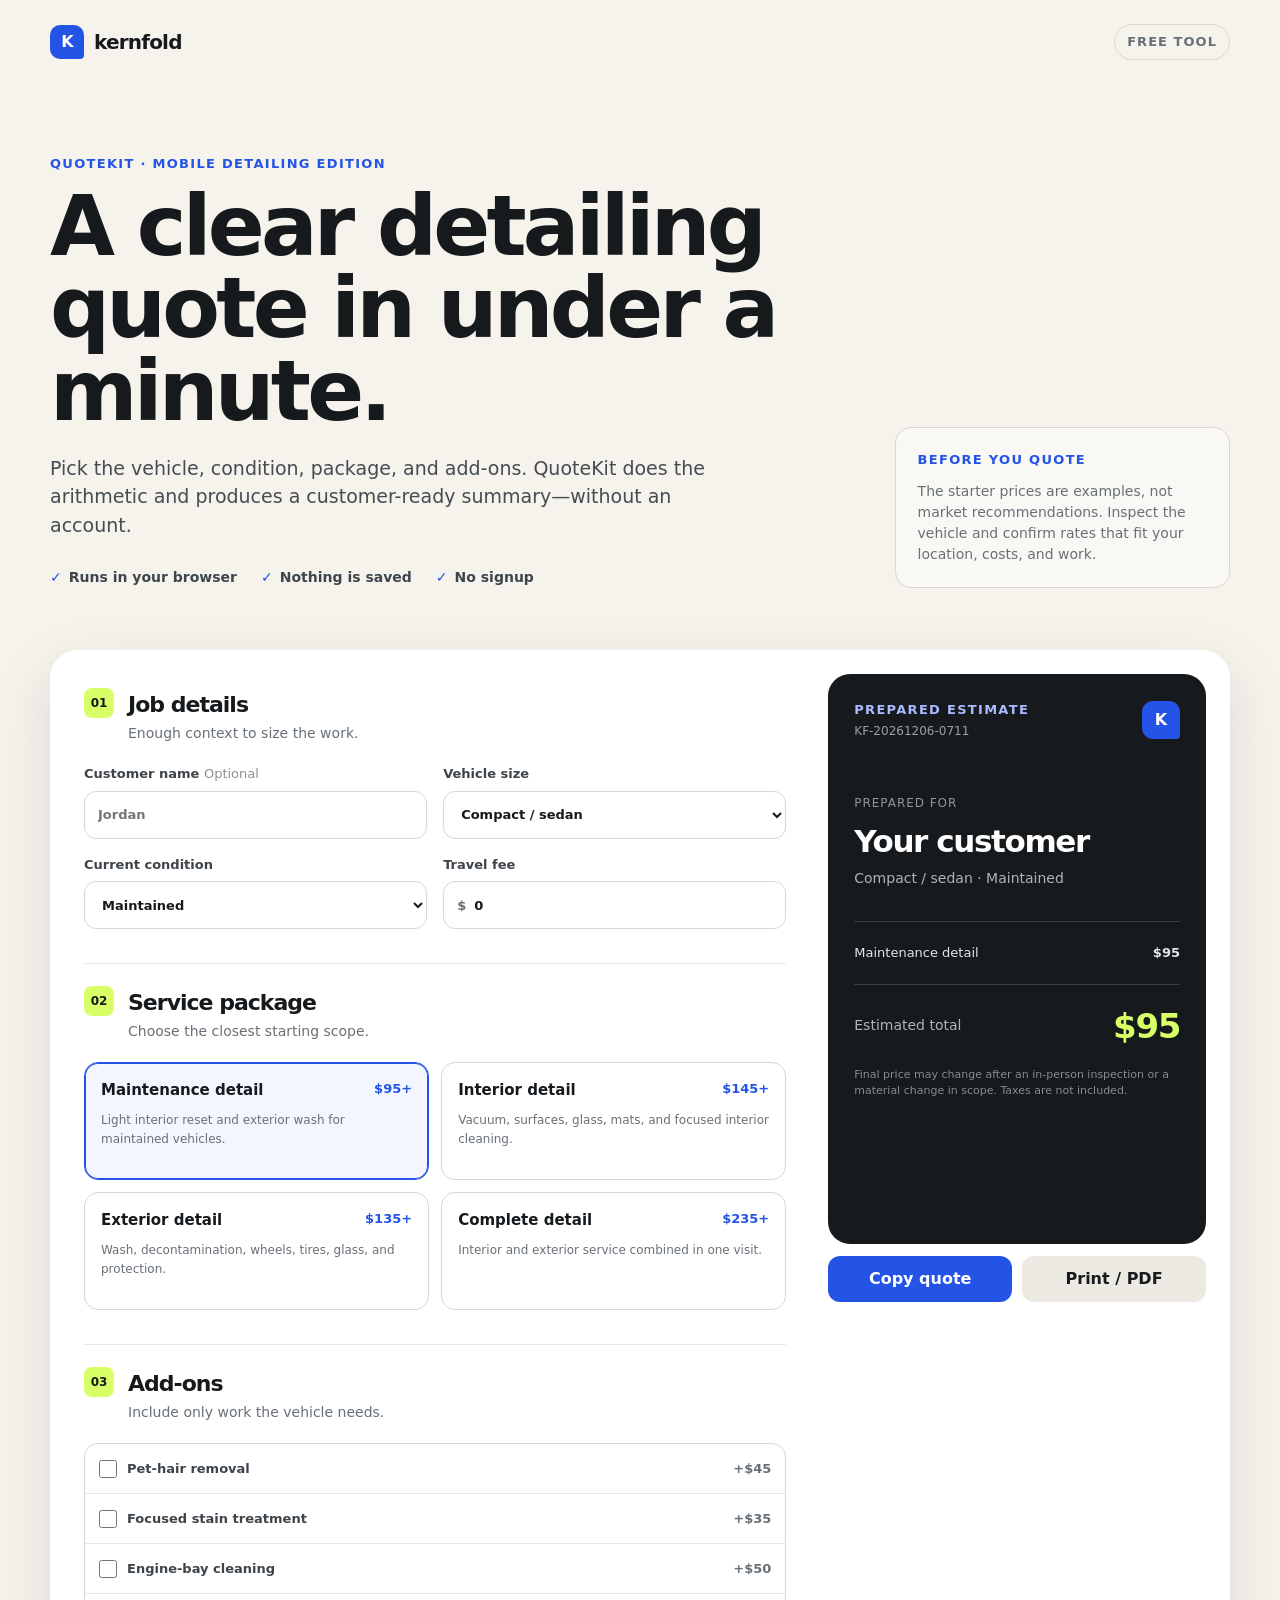
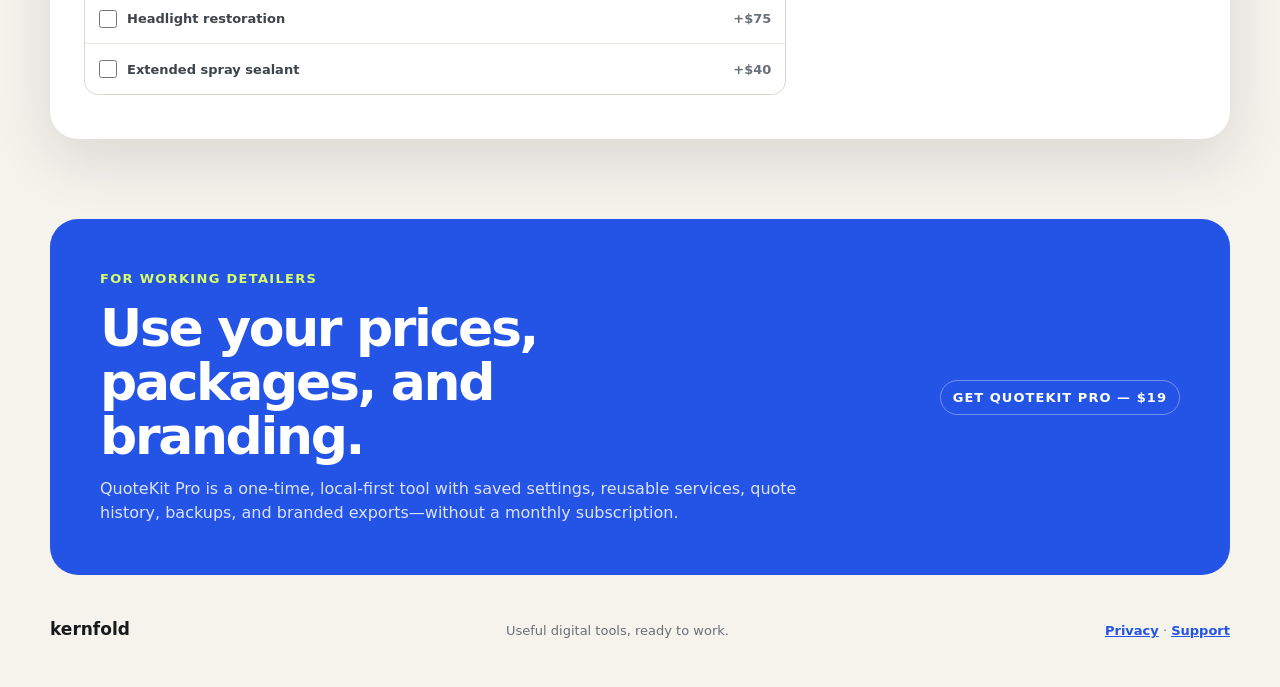
==== index.html @ d89f369f "Publish QuoteKit Free 1.0.0" ====
<!doctype html>
<html lang="en">
  <head>
    <meta charset="UTF-8" />
    <meta name="viewport" content="width=device-width, initial-scale=1.0" />
    <meta
      name="description"
      content="Build a clear mobile detailing quote in under a minute with Kernfold QuoteKit. Free, private, and no signup required."
    />
    <title>Free Mobile Detailing Quote Builder | Kernfold QuoteKit</title>
    <link rel="canonical" href="https://kernfoldstudio.github.io/quotekit-free/" />
    <meta property="og:type" content="website" />
    <meta property="og:title" content="Free Mobile Detailing Quote Builder | Kernfold QuoteKit" />
    <meta property="og:description" content="Build a clear mobile detailing quote in under a minute. Free, private, and no signup required." />
    <meta property="og:url" content="https://kernfoldstudio.github.io/quotekit-free/" />
    <meta property="og:image" content="https://kernfoldstudio.github.io/quotekit-free/social-preview.jpg" />
    <meta name="twitter:card" content="summary_large_image" />
    <meta name="twitter:image" content="https://kernfoldstudio.github.io/quotekit-free/social-preview.jpg" />
    <link rel="icon" href="favicon.svg" type="image/svg+xml" />
    <link rel="stylesheet" href="styles.css" />
  </head>
  <body>
    <header class="site-header">
      <a class="brand" href="#top" aria-label="Kernfold home">
        <span class="brand-mark" aria-hidden="true">K</span>
        <span>kernfold</span>
      </a>
      <span class="edition-badge">Free tool</span>
    </header>

    <main id="top">
      <section class="hero">
        <div class="hero-copy">
          <p class="eyebrow">QuoteKit · Mobile detailing edition</p>
          <h1>A clear detailing quote in under a minute.</h1>
          <p class="hero-lede">
            Pick the vehicle, condition, package, and add-ons. QuoteKit does the
            arithmetic and produces a customer-ready summary—without an account.
          </p>
          <ul class="trust-list" aria-label="Product benefits">
            <li>Runs in your browser</li>
            <li>Nothing is saved</li>
            <li>No signup</li>
          </ul>
        </div>
        <aside class="hero-note">
          <p class="note-label">Before you quote</p>
          <p>
            The starter prices are examples, not market recommendations. Inspect
            the vehicle and confirm rates that fit your location, costs, and work.
          </p>
        </aside>
      </section>

      <section class="builder" aria-label="Detailing quote builder">
        <form id="quote-form" class="quote-form">
          <div class="form-section">
            <div class="section-heading">
              <span>01</span>
              <div>
                <h2>Job details</h2>
                <p>Enough context to size the work.</p>
              </div>
            </div>

            <div class="field-grid">
              <label>
                Customer name <span class="optional">Optional</span>
                <input id="customer-name" name="customerName" type="text" maxlength="80" placeholder="Jordan" autocomplete="off" />
              </label>
              <label>
                Vehicle size
                <select id="vehicle-size" name="vehicleSize"></select>
              </label>
              <label>
                Current condition
                <select id="condition" name="condition"></select>
              </label>
              <label>
                Travel fee
                <span class="money-input">
                  <span aria-hidden="true">$</span>
                  <input id="travel-fee" name="travelFee" type="number" min="0" step="1" value="0" inputmode="decimal" />
                </span>
              </label>
            </div>
          </div>

          <div class="form-section">
            <div class="section-heading">
              <span>02</span>
              <div>
                <h2>Service package</h2>
                <p>Choose the closest starting scope.</p>
              </div>
            </div>
            <div id="package-options" class="card-options"></div>
          </div>

          <div class="form-section">
            <div class="section-heading">
              <span>03</span>
              <div>
                <h2>Add-ons</h2>
                <p>Include only work the vehicle needs.</p>
              </div>
            </div>
            <div id="addon-options" class="addon-options"></div>
          </div>
        </form>

        <aside class="quote-panel" aria-live="polite">
          <div class="quote-card" id="quote-card">
            <div class="quote-topline">
              <div>
                <p class="quote-kicker">Prepared estimate</p>
                <p class="quote-number" id="quote-number"></p>
              </div>
              <span class="mini-mark" aria-hidden="true">K</span>
            </div>

            <div class="quote-customer">
              <p>Prepared for</p>
              <h2 id="output-customer">Your customer</h2>
              <p id="output-context"></p>
            </div>

            <div id="quote-lines" class="quote-lines"></div>

            <div class="quote-total">
              <span>Estimated total</span>
              <strong id="quote-total">$0</strong>
            </div>

            <p class="quote-disclaimer">
              Final price may change after an in-person inspection or a material
              change in scope. Taxes are not included.
            </p>
          </div>

          <div class="quote-actions">
            <button id="copy-quote" type="button" class="button button-primary">Copy quote</button>
            <button id="print-quote" type="button" class="button button-secondary">Print / PDF</button>
          </div>
          <p id="action-status" class="action-status" role="status"></p>
        </aside>
      </section>

      <section class="pro-callout" id="pro">
        <div>
          <p class="eyebrow">For working detailers</p>
          <h2>Use your prices, packages, and branding.</h2>
          <p>
            QuoteKit Pro is a one-time, local-first tool with saved settings,
            reusable services, quote history, backups, and branded exports—without
            a monthly subscription.
          </p>
        </div>
        <a class="coming-soon" id="pro-store-link" href="https://kernfold.gumroad.com/l/quotekit-pro-mobile-detailing" rel="noopener">Get QuoteKit Pro — $19</a>
      </section>
    </main>

    <footer>
      <span>kernfold</span>
      <p>Useful digital tools, ready to work.</p>
    <p class="footer-links"><a href="privacy.html">Privacy</a> · <a href="mailto:kernfoldstudio@gmail.com">Support</a></p>
    </footer>

    <script type="module" src="app.js"></script>
  </body>
</html>
---- styles.css ----
:root {
  --ink: #161a1d;
  --muted: #687078;
  --paper: #f5f3ec;
  --white: #fff;
  --line: #d9d7ce;
  --soft: #ebe9e1;
  --blue: #2454e6;
  --blue-dark: #173cb1;
  --lime: #d9ff66;
  --radius-lg: 28px;
  --radius-md: 16px;
  --shadow: 0 22px 60px rgba(22, 26, 29, 0.12);
}

* {
  box-sizing: border-box;
}

html {
  scroll-behavior: smooth;
  max-width: 100%;
  overflow-x: hidden;
}

body {
  margin: 0;
  max-width: 100%;
  overflow-x: hidden;
  background: var(--paper);
  color: var(--ink);
  font-family: Inter, ui-sans-serif, system-ui, -apple-system, BlinkMacSystemFont, "Segoe UI", sans-serif;
  line-height: 1.5;
}

button,
input,
select {
  font: inherit;
}

.site-header,
main,
footer {
  width: min(1180px, calc(100% - 40px));
  margin-inline: auto;
}

.site-header {
  display: flex;
  align-items: center;
  justify-content: space-between;
  padding: 24px 0;
}

.brand {
  display: inline-flex;
  align-items: center;
  gap: 10px;
  color: var(--ink);
  font: 800 20px/1 Inter, ui-sans-serif, system-ui, sans-serif;
  letter-spacing: -0.04em;
  text-decoration: none;
}

.brand-mark,
.mini-mark {
  display: grid;
  place-items: center;
  background: var(--blue);
  color: var(--white);
  font: 800 16px/1 Inter, ui-sans-serif, system-ui, sans-serif;
}

.brand-mark {
  width: 34px;
  height: 34px;
  border-radius: 10px 10px 4px 10px;
}

.edition-badge,
.coming-soon {
  border: 1px solid var(--line);
  border-radius: 999px;
  padding: 7px 12px;
  color: var(--muted);
  font-size: 13px;
  font-weight: 700;
  text-transform: uppercase;
  letter-spacing: 0.08em;
}

.hero {
  display: grid;
  grid-template-columns: minmax(0, 1.7fr) minmax(260px, 0.7fr);
  gap: 30px;
  align-items: end;
  padding: 70px 0 62px;
}

.hero > *,
.builder > *,
.field-grid > *,
.card-options > * {
  min-width: 0;
}

.eyebrow,
.quote-kicker,
.note-label {
  margin: 0 0 12px;
  color: var(--blue);
  font-size: 13px;
  font-weight: 800;
  letter-spacing: 0.1em;
  text-transform: uppercase;
}

h1,
h2,
p {
  margin-top: 0;
}

h1,
h2 {
  font-family: Inter, ui-sans-serif, system-ui, sans-serif;
  letter-spacing: -0.045em;
}

h1 {
  max-width: 800px;
  margin-bottom: 22px;
  font-size: clamp(48px, 7vw, 84px);
  line-height: 0.98;
}

.hero-lede {
  max-width: 690px;
  margin-bottom: 28px;
  color: #454c52;
  font-size: 19px;
}

.trust-list {
  display: flex;
  flex-wrap: wrap;
  gap: 10px 24px;
  margin: 0;
  padding: 0;
  color: #3e464d;
  font-size: 14px;
  font-weight: 700;
  list-style: none;
}

.trust-list li::before {
  content: "✓";
  margin-right: 7px;
  color: var(--blue);
}

.hero-note {
  border: 1px solid var(--line);
  border-radius: var(--radius-md);
  padding: 22px;
  background: rgba(255, 255, 255, 0.38);
  color: var(--muted);
  font-size: 14px;
}

.hero-note p:last-child {
  margin-bottom: 0;
}

.builder {
  display: grid;
  grid-template-columns: minmax(0, 1.45fr) minmax(350px, 0.75fr);
  gap: 24px;
  align-items: start;
  border-radius: var(--radius-lg);
  padding: 24px;
  background: var(--white);
  box-shadow: var(--shadow);
}

.quote-form {
  padding: 10px 18px 10px 10px;
}

.form-section {
  padding: 22px 0 34px;
  border-bottom: 1px solid var(--soft);
}

.form-section:first-child {
  padding-top: 4px;
}

.form-section:last-child {
  border-bottom: 0;
  padding-bottom: 10px;
}

.section-heading {
  display: flex;
  gap: 14px;
  align-items: flex-start;
  margin-bottom: 20px;
}

.section-heading > span {
  display: grid;
  place-items: center;
  width: 30px;
  height: 30px;
  flex: 0 0 auto;
  border-radius: 8px;
  background: var(--lime);
  font-size: 12px;
  font-weight: 800;
}

.section-heading h2 {
  margin-bottom: 2px;
  font-size: 22px;
}

.section-heading p {
  margin-bottom: 0;
  color: var(--muted);
  font-size: 14px;
}

.field-grid {
  display: grid;
  grid-template-columns: repeat(2, minmax(0, 1fr));
  gap: 16px;
}

label {
  color: #3d444a;
  font-size: 13px;
  font-weight: 700;
}

.optional {
  color: #8a9197;
  font-weight: 500;
}

input[type="text"],
input[type="number"],
select {
  min-width: 0;
  width: 100%;
  height: 48px;
  margin-top: 7px;
  border: 1px solid var(--line);
  border-radius: 12px;
  outline: none;
  background: var(--white);
  color: var(--ink);
  transition: border-color 150ms ease, box-shadow 150ms ease;
}

input[type="text"],
select {
  padding: 0 13px;
}

input:focus,
select:focus {
  border-color: var(--blue);
  box-shadow: 0 0 0 3px rgba(36, 84, 230, 0.12);
}

.money-input {
  display: flex;
  align-items: center;
  height: 48px;
  margin-top: 7px;
  border: 1px solid var(--line);
  border-radius: 12px;
  overflow: hidden;
}

.money-input > span {
  padding-left: 13px;
  color: var(--muted);
}

.money-input input {
  height: 46px;
  margin: 0;
  border: 0;
  padding: 0 13px 0 8px;
  box-shadow: none;
}

.card-options {
  display: grid;
  grid-template-columns: repeat(2, minmax(0, 1fr));
  gap: 12px;
}

.choice-card {
  position: relative;
  cursor: pointer;
}

.choice-card input {
  position: absolute;
  opacity: 0;
  pointer-events: none;
}

.choice-card-body {
  display: block;
  min-height: 118px;
  border: 1px solid var(--line);
  border-radius: 14px;
  padding: 16px;
  transition: border-color 150ms ease, background 150ms ease, transform 150ms ease;
}

.choice-card:hover .choice-card-body {
  transform: translateY(-1px);
  border-color: #a7abb0;
}

.choice-card input:checked + .choice-card-body {
  border-color: var(--blue);
  background: #f3f6ff;
  box-shadow: inset 0 0 0 1px var(--blue);
}

.choice-card input:focus-visible + .choice-card-body {
  outline: 3px solid rgba(36, 84, 230, 0.2);
  outline-offset: 2px;
}

.choice-card-topline {
  display: flex;
  justify-content: space-between;
  gap: 10px;
  margin-bottom: 8px;
}

.choice-card-topline strong {
  color: var(--ink);
  font-size: 15px;
}

.choice-card-topline span {
  color: var(--blue);
  white-space: nowrap;
}

.choice-card small {
  color: var(--muted);
  font-size: 12px;
  font-weight: 500;
}

.addon-options {
  border: 1px solid var(--line);
  border-radius: 14px;
  overflow: hidden;
}

.addon-row {
  display: flex;
  align-items: center;
  justify-content: space-between;
  gap: 16px;
  min-height: 50px;
  border-bottom: 1px solid var(--soft);
  padding: 10px 14px;
  cursor: pointer;
}

.addon-row:last-child {
  border-bottom: 0;
}

.addon-row > span {
  display: flex;
  align-items: center;
  gap: 10px;
}

.addon-row input {
  width: 18px;
  height: 18px;
  margin: 0;
  accent-color: var(--blue);
}

.addon-row strong {
  color: var(--muted);
  font-size: 13px;
}

.quote-panel {
  position: sticky;
  top: 18px;
}

.quote-card {
  min-height: 570px;
  border-radius: 22px;
  padding: 26px;
  background: var(--ink);
  color: var(--white);
}

.quote-topline,
.quote-total {
  display: flex;
  align-items: center;
  justify-content: space-between;
  gap: 18px;
}

.quote-kicker {
  margin-bottom: 2px;
  color: #aabaff;
}

.quote-number {
  margin-bottom: 0;
  color: #9aa0a5;
  font-size: 12px;
}

.mini-mark {
  width: 38px;
  height: 38px;
  border-radius: 11px 11px 4px 11px;
}

.quote-customer {
  margin: 54px 0 32px;
}

.quote-customer p:first-child {
  margin-bottom: 6px;
  color: #8e959b;
  font-size: 12px;
  text-transform: uppercase;
  letter-spacing: 0.08em;
}

.quote-customer h2 {
  margin-bottom: 4px;
  font-size: 31px;
}

.quote-customer p:last-child {
  color: #aeb4b9;
  font-size: 14px;
}

.quote-lines {
  border-top: 1px solid #3a3e42;
  border-bottom: 1px solid #3a3e42;
  padding: 14px 0;
}

.quote-line {
  display: flex;
  justify-content: space-between;
  gap: 20px;
  padding: 7px 0;
  color: #e4e6e7;
  font-size: 13px;
}

.quote-line-muted {
  color: #9da4aa;
}

.quote-line strong {
  white-space: nowrap;
}

.quote-total {
  padding: 24px 0;
}

.quote-total span {
  color: #aeb4b9;
  font-size: 14px;
}

.quote-total strong {
  color: var(--lime);
  font: 800 34px/1 Inter, ui-sans-serif, system-ui, sans-serif;
  letter-spacing: -0.04em;
}

.quote-disclaimer {
  margin-bottom: 0;
  color: #858c92;
  font-size: 11px;
}

.quote-actions {
  display: grid;
  grid-template-columns: 1fr 1fr;
  gap: 10px;
  margin-top: 12px;
}

.button {
  min-height: 46px;
  border: 0;
  border-radius: 12px;
  padding: 0 16px;
  font-weight: 800;
  cursor: pointer;
}

.button-primary {
  background: var(--blue);
  color: var(--white);
}

.button-primary:hover {
  background: var(--blue-dark);
}

.button-secondary {
  background: var(--soft);
  color: var(--ink);
}

.action-status {
  min-height: 20px;
  margin: 8px 2px 0;
  color: var(--muted);
  font-size: 12px;
}

.pro-callout {
  display: grid;
  grid-template-columns: minmax(0, 1fr) auto;
  gap: 30px;
  align-items: center;
  margin-top: 80px;
  border-radius: var(--radius-lg);
  padding: 50px;
  background: var(--blue);
  color: var(--white);
}

.pro-callout .eyebrow {
  color: var(--lime);
}

.pro-callout h2 {
  max-width: 660px;
  margin-bottom: 14px;
  font-size: clamp(32px, 5vw, 52px);
  line-height: 1.04;
}

.pro-callout p:last-child {
  max-width: 760px;
  margin-bottom: 0;
  color: #dbe2ff;
}

.coming-soon {
  border-color: rgba(255, 255, 255, 0.35);
  color: var(--white);
  text-decoration: none;
  white-space: nowrap;
}

footer {
  display: flex;
  justify-content: space-between;
  gap: 20px;
  padding: 46px 0;
  color: var(--muted);
  font-size: 13px;
}

footer span {
  color: var(--ink);
  font: 800 17px/1 Inter, ui-sans-serif, system-ui, sans-serif;
}

footer p {
  margin-bottom: 0;
}

.footer-links a,
.legal-page a {
  color: var(--blue);
  font-weight: 700;
}

.legal-page {
  width: min(760px, calc(100% - 40px));
  margin: 0 auto;
  padding: 56px 0 80px;
}

.legal-page .brand {
  margin-bottom: 72px;
}

.legal-page h1 {
  margin-bottom: 32px;
  font-size: clamp(46px, 8vw, 72px);
}

.legal-page p {
  color: #454c52;
  font-size: 18px;
  line-height: 1.7;
}

@media (max-width: 900px) {
  .hero,
  .builder {
    grid-template-columns: 1fr;
  }

  .hero {
    padding-top: 46px;
  }

  .quote-panel {
    position: static;
  }
}

@media (max-width: 620px) {
  .site-header,
  main,
  footer {
    width: min(calc(100% - 24px), 1180px);
  }

  .hero {
    padding: 34px 0 42px;
  }

  h1 {
    font-size: 47px;
  }

  .builder {
    padding: 12px;
    border-radius: 20px;
  }

  .quote-form {
    padding: 8px;
  }

  .field-grid,
  .card-options,
  .quote-actions {
    grid-template-columns: 1fr;
  }

  .quote-card {
    min-height: auto;
    padding: 22px;
  }

  .quote-customer {
    margin-top: 38px;
  }

  .pro-callout {
    grid-template-columns: 1fr;
    margin-top: 52px;
    padding: 32px 24px;
  }

  .coming-soon {
    justify-self: start;
  }

  footer {
    flex-direction: column;
  }
}

@media print {
  body {
    background: white;
  }

  .site-header,
  .hero,
  .quote-form,
  .quote-actions,
  .action-status,
  .pro-callout,
  footer {
    display: none !important;
  }

  main,
  .builder {
    width: 100%;
    margin: 0;
    padding: 0;
    background: white;
    box-shadow: none;
  }

  .builder {
    display: block;
  }

  .quote-panel {
    position: static;
  }

  .quote-card {
    min-height: auto;
    border-radius: 0;
    print-color-adjust: exact;
    -webkit-print-color-adjust: exact;
  }
}
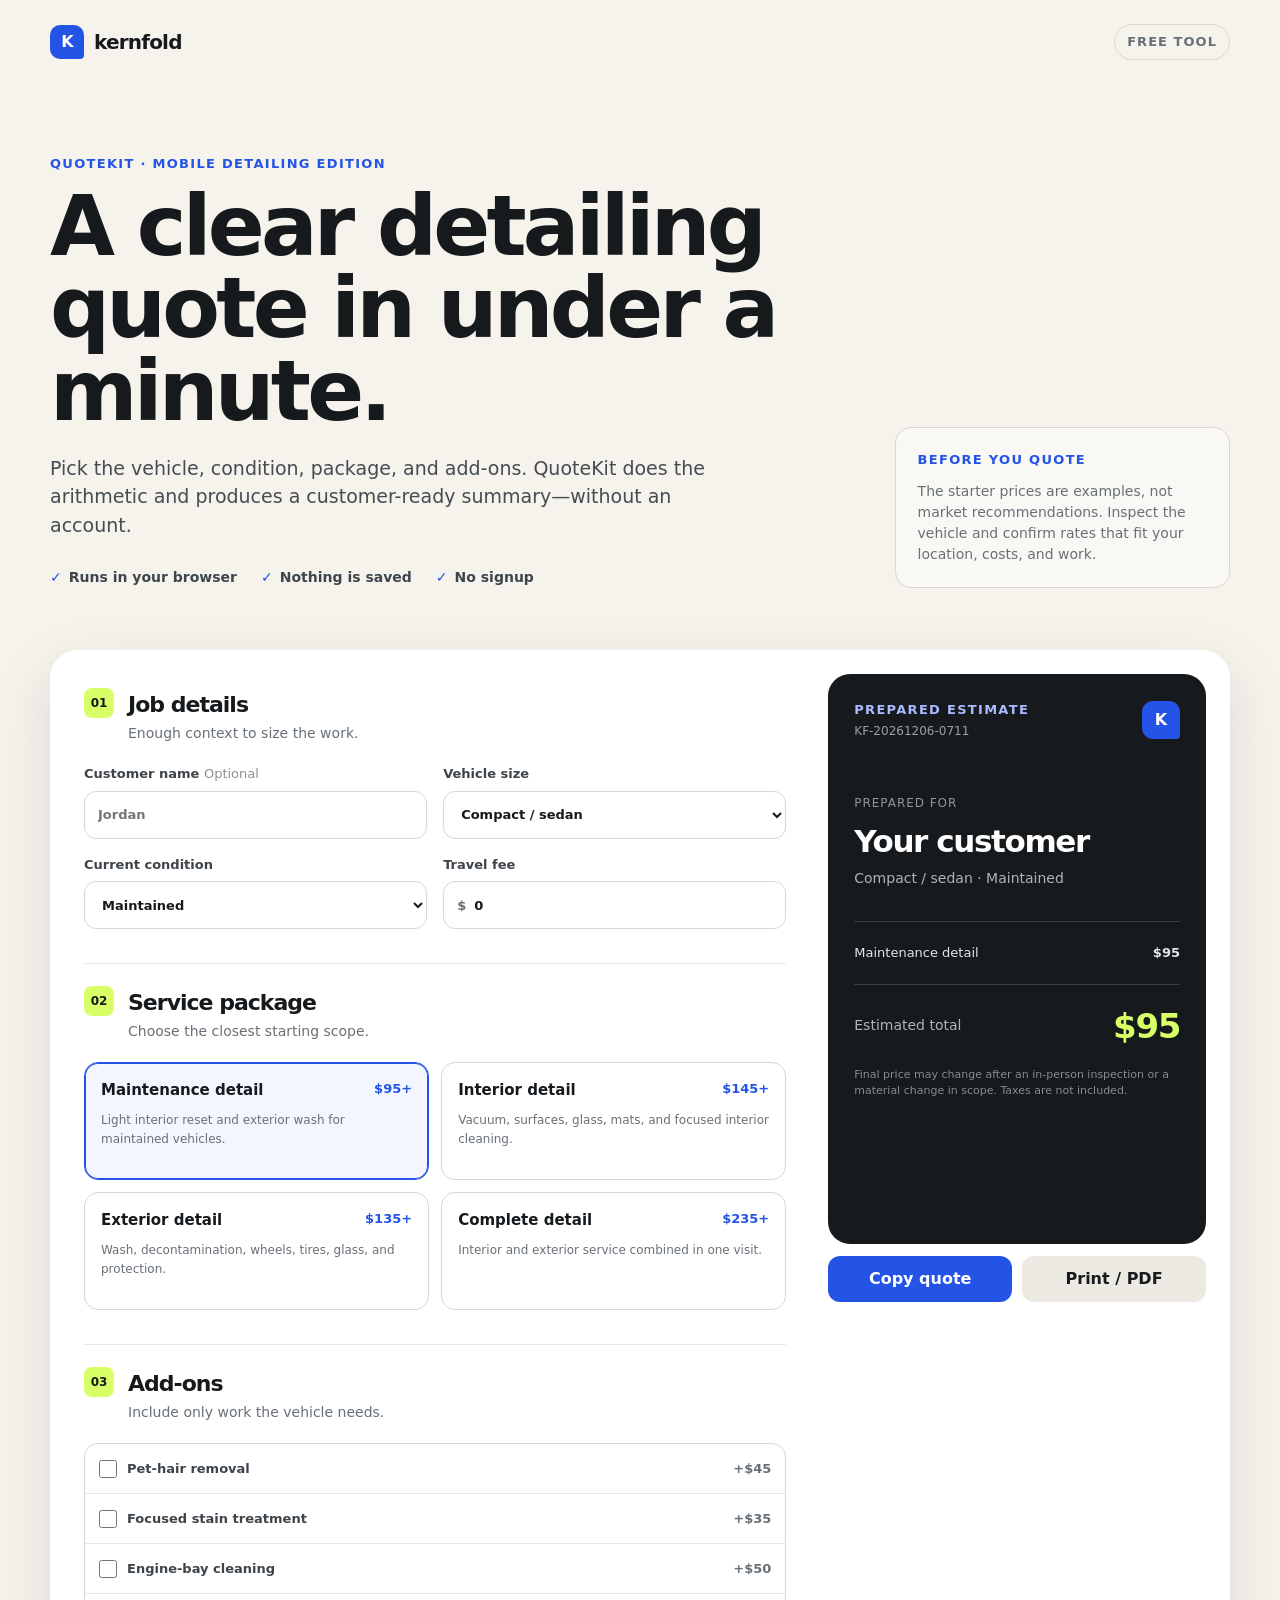
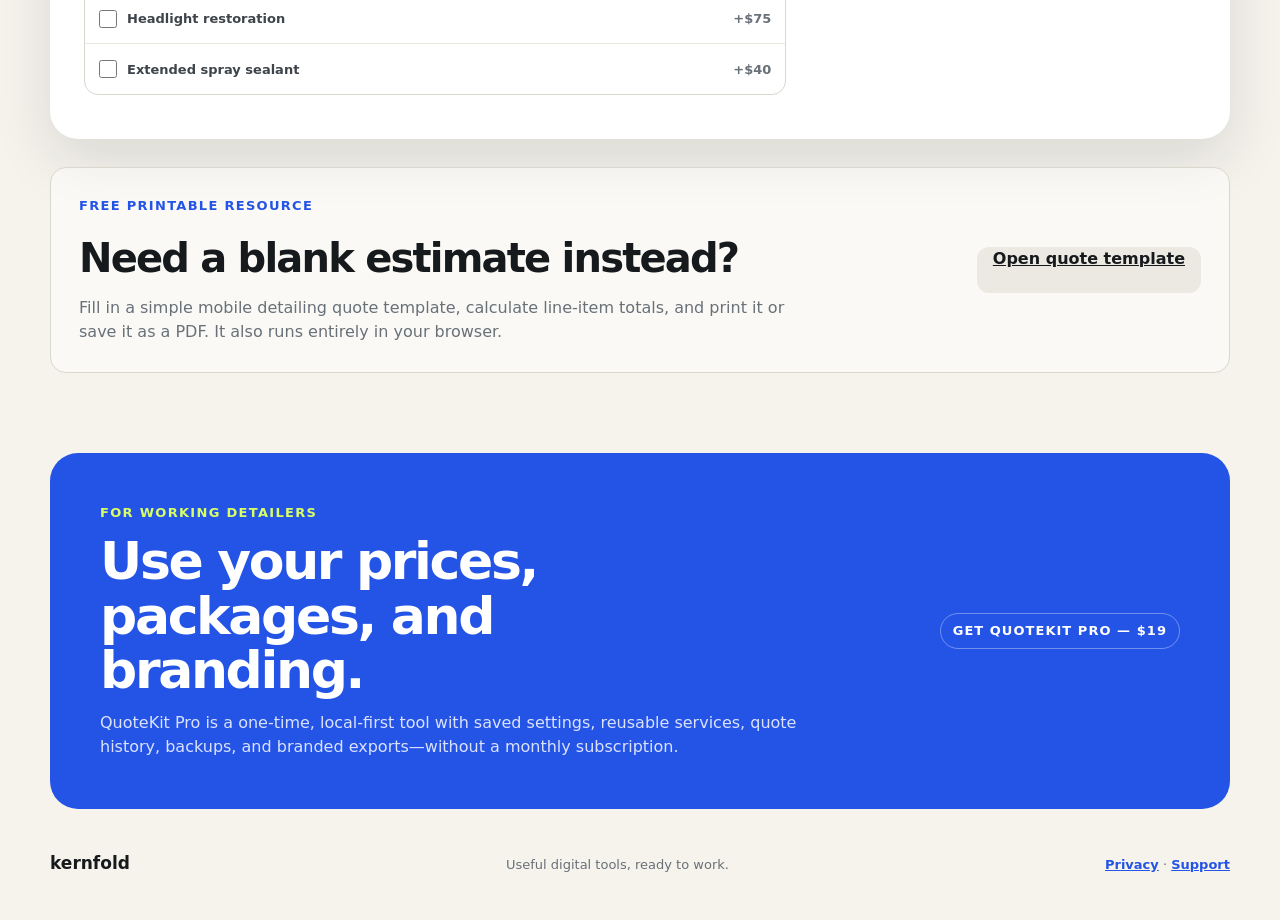
==== commit 97eca378: "Add free mobile detailing quote template Add a printable line-item estimate resource, internal calcu" ====
--- a/index.html
+++ b/index.html
@@ -3,6 +3,7 @@
   <head>
     <meta charset="UTF-8" />
     <meta name="viewport" content="width=device-width, initial-scale=1.0" />
+    <meta name="google-site-verification" content="g5SQ8O5cmtov-s4JlJlyAHZa6x6kxEMhQ5_9yGW_GIU" />
     <meta
       name="description"
       content="Build a clear mobile detailing quote in under a minute with Kernfold QuoteKit. Free, private, and no signup required."
@@ -146,6 +147,19 @@
         </aside>
       </section>
 
+      <section class="resource-callout" aria-labelledby="template-resource-heading">
+        <div>
+          <p class="eyebrow">Free printable resource</p>
+          <h2 id="template-resource-heading">Need a blank estimate instead?</h2>
+          <p>
+            Fill in a simple mobile detailing quote template, calculate line-item
+            totals, and print it or save it as a PDF. It also runs entirely in your
+            browser.
+          </p>
+        </div>
+        <a class="button button-secondary" href="quote-template.html">Open quote template</a>
+      </section>
+
       <section class="pro-callout" id="pro">
         <div>
           <p class="eyebrow">For working detailers</p>
--- a/styles.css
+++ b/styles.css
@@ -173,6 +173,29 @@
   margin-bottom: 0;
 }
 
+.resource-callout {
+  display: flex;
+  align-items: center;
+  justify-content: space-between;
+  gap: 30px;
+  margin: 28px 0;
+  border: 1px solid var(--line);
+  border-radius: var(--radius-md);
+  padding: 28px;
+  background: rgba(255, 255, 255, 0.48);
+}
+
+.resource-callout h2 {
+  margin-bottom: 8px;
+  font-size: clamp(27px, 4vw, 40px);
+}
+
+.resource-callout p:last-child {
+  max-width: 720px;
+  margin-bottom: 0;
+  color: var(--muted);
+}
+
 .builder {
   display: grid;
   grid-template-columns: minmax(0, 1.45fr) minmax(350px, 0.75fr);
@@ -624,9 +647,229 @@
   line-height: 1.7;
 }
 
+.template-main {
+  width: min(1080px, calc(100% - 40px));
+}
+
+.template-hero {
+  max-width: 850px;
+  padding: 64px 0 40px;
+}
+
+.template-hero h1 {
+  font-size: clamp(44px, 7vw, 74px);
+}
+
+.template-byline {
+  color: var(--muted);
+  font-size: 13px;
+  font-weight: 700;
+}
+
+.template-layout {
+  display: grid;
+  grid-template-columns: minmax(0, 1fr) 270px;
+  gap: 24px;
+  align-items: start;
+}
+
+.estimate-sheet {
+  border-radius: var(--radius-lg);
+  padding: 34px;
+  background: var(--white);
+  box-shadow: var(--shadow);
+}
+
+.estimate-heading {
+  display: flex;
+  justify-content: space-between;
+  gap: 24px;
+  align-items: flex-start;
+  margin-bottom: 26px;
+  border-bottom: 2px solid var(--ink);
+  padding-bottom: 20px;
+}
+
+.estimate-heading h2 {
+  margin-bottom: 4px;
+  font-size: 30px;
+}
+
+.estimate-heading p {
+  margin-bottom: 0;
+  color: var(--muted);
+  font-size: 13px;
+}
+
+.template-fields {
+  display: grid;
+  grid-template-columns: repeat(2, minmax(0, 1fr));
+  gap: 14px;
+  margin-bottom: 28px;
+}
+
+.template-form input,
+.template-form textarea {
+  width: 100%;
+  margin-top: 7px;
+  border: 1px solid var(--line);
+  border-radius: 10px;
+  outline: none;
+  background: var(--white);
+  color: var(--ink);
+}
+
+.template-form input {
+  height: 44px;
+  padding: 0 11px;
+}
+
+.template-form textarea {
+  min-height: 105px;
+  padding: 11px;
+  resize: vertical;
+  font: inherit;
+}
+
+.template-form input:focus,
+.template-form textarea:focus {
+  border-color: var(--blue);
+  box-shadow: 0 0 0 3px rgba(36, 84, 230, 0.12);
+}
+
+.line-items {
+  width: 100%;
+  margin-bottom: 22px;
+  border-collapse: collapse;
+}
+
+.line-items th,
+.line-items td {
+  border-bottom: 1px solid var(--soft);
+  padding: 10px 6px;
+  text-align: left;
+  vertical-align: middle;
+}
+
+.line-items th {
+  color: var(--muted);
+  font-size: 11px;
+  letter-spacing: 0.08em;
+  text-transform: uppercase;
+}
+
+.line-items th:nth-child(n + 2) {
+  text-align: right;
+}
+
+.line-items th:nth-child(1) { width: 43%; }
+.line-items th:nth-child(2) { width: 15%; }
+.line-items th:nth-child(3) { width: 22%; }
+.line-items th:nth-child(4) { width: 20%; }
+
+.line-items input {
+  margin: 0;
+}
+
+.line-items .item-qty,
+.line-items .item-rate {
+  text-align: right;
+}
+
+.line-total {
+  min-width: 86px;
+  text-align: right !important;
+  font-weight: 800;
+}
+
+.estimate-summary {
+  width: min(340px, 100%);
+  margin: 0 0 26px auto;
+}
+
+.summary-row {
+  display: flex;
+  justify-content: space-between;
+  gap: 20px;
+  align-items: center;
+  padding: 8px 0;
+}
+
+.summary-row input {
+  width: 130px;
+  margin: 0;
+  text-align: right;
+}
+
+.summary-total {
+  margin-top: 4px;
+  border-top: 2px solid var(--ink);
+  padding-top: 14px;
+  font-size: 20px;
+  font-weight: 800;
+}
+
+.template-actions {
+  display: flex;
+  flex-wrap: wrap;
+  gap: 10px;
+  margin-top: 18px;
+}
+
+.template-actions .button {
+  display: inline-flex;
+  align-items: center;
+  text-decoration: none;
+}
+
+.template-sidebar {
+  position: sticky;
+  top: 20px;
+}
+
+.template-sidebar .hero-note + .hero-note {
+  margin-top: 14px;
+}
+
+.template-guide {
+  margin: 70px 0 34px;
+}
+
+.template-guide h2 {
+  max-width: 760px;
+  font-size: clamp(34px, 5vw, 54px);
+}
+
+.guide-grid {
+  display: grid;
+  grid-template-columns: repeat(2, minmax(0, 1fr));
+  gap: 14px;
+  margin-top: 28px;
+}
+
+.guide-card {
+  border: 1px solid var(--line);
+  border-radius: var(--radius-md);
+  padding: 22px;
+  background: rgba(255, 255, 255, 0.46);
+}
+
+.guide-card strong {
+  display: block;
+  margin-bottom: 7px;
+  font-size: 16px;
+}
+
+.guide-card p {
+  margin-bottom: 0;
+  color: var(--muted);
+  font-size: 14px;
+}
+
 @media (max-width: 900px) {
   .hero,
-  .builder {
+  .builder,
+  .template-layout {
     grid-template-columns: 1fr;
   }
 
@@ -636,6 +879,17 @@
 
   .quote-panel {
     position: static;
+  }
+
+  .template-sidebar {
+    position: static;
+    display: grid;
+    grid-template-columns: repeat(2, minmax(0, 1fr));
+    gap: 14px;
+  }
+
+  .template-sidebar .hero-note + .hero-note {
+    margin-top: 0;
   }
 }
 
@@ -665,8 +919,30 @@
 
   .field-grid,
   .card-options,
-  .quote-actions {
+  .quote-actions,
+  .template-fields,
+  .guide-grid,
+  .template-sidebar {
     grid-template-columns: 1fr;
+  }
+
+  .resource-callout,
+  .estimate-heading {
+    align-items: stretch;
+    flex-direction: column;
+  }
+
+  .estimate-sheet {
+    padding: 22px 12px;
+  }
+
+  .line-items {
+    font-size: 12px;
+  }
+
+  .line-items th,
+  .line-items td {
+    padding-inline: 3px;
   }
 
   .quote-card {
@@ -731,4 +1007,29 @@
     print-color-adjust: exact;
     -webkit-print-color-adjust: exact;
   }
-}
+
+  .template-page .template-hero,
+  .template-page .template-sidebar,
+  .template-page .template-guide,
+  .template-page .template-actions {
+    display: none !important;
+  }
+
+  .template-page .template-main,
+  .template-page .template-layout {
+    width: 100%;
+    display: block;
+  }
+
+  .template-page .estimate-sheet {
+    border-radius: 0;
+    padding: 0;
+    box-shadow: none;
+  }
+
+  .template-page .template-form input,
+  .template-page .template-form textarea {
+    border-color: transparent;
+    box-shadow: none;
+  }
+}
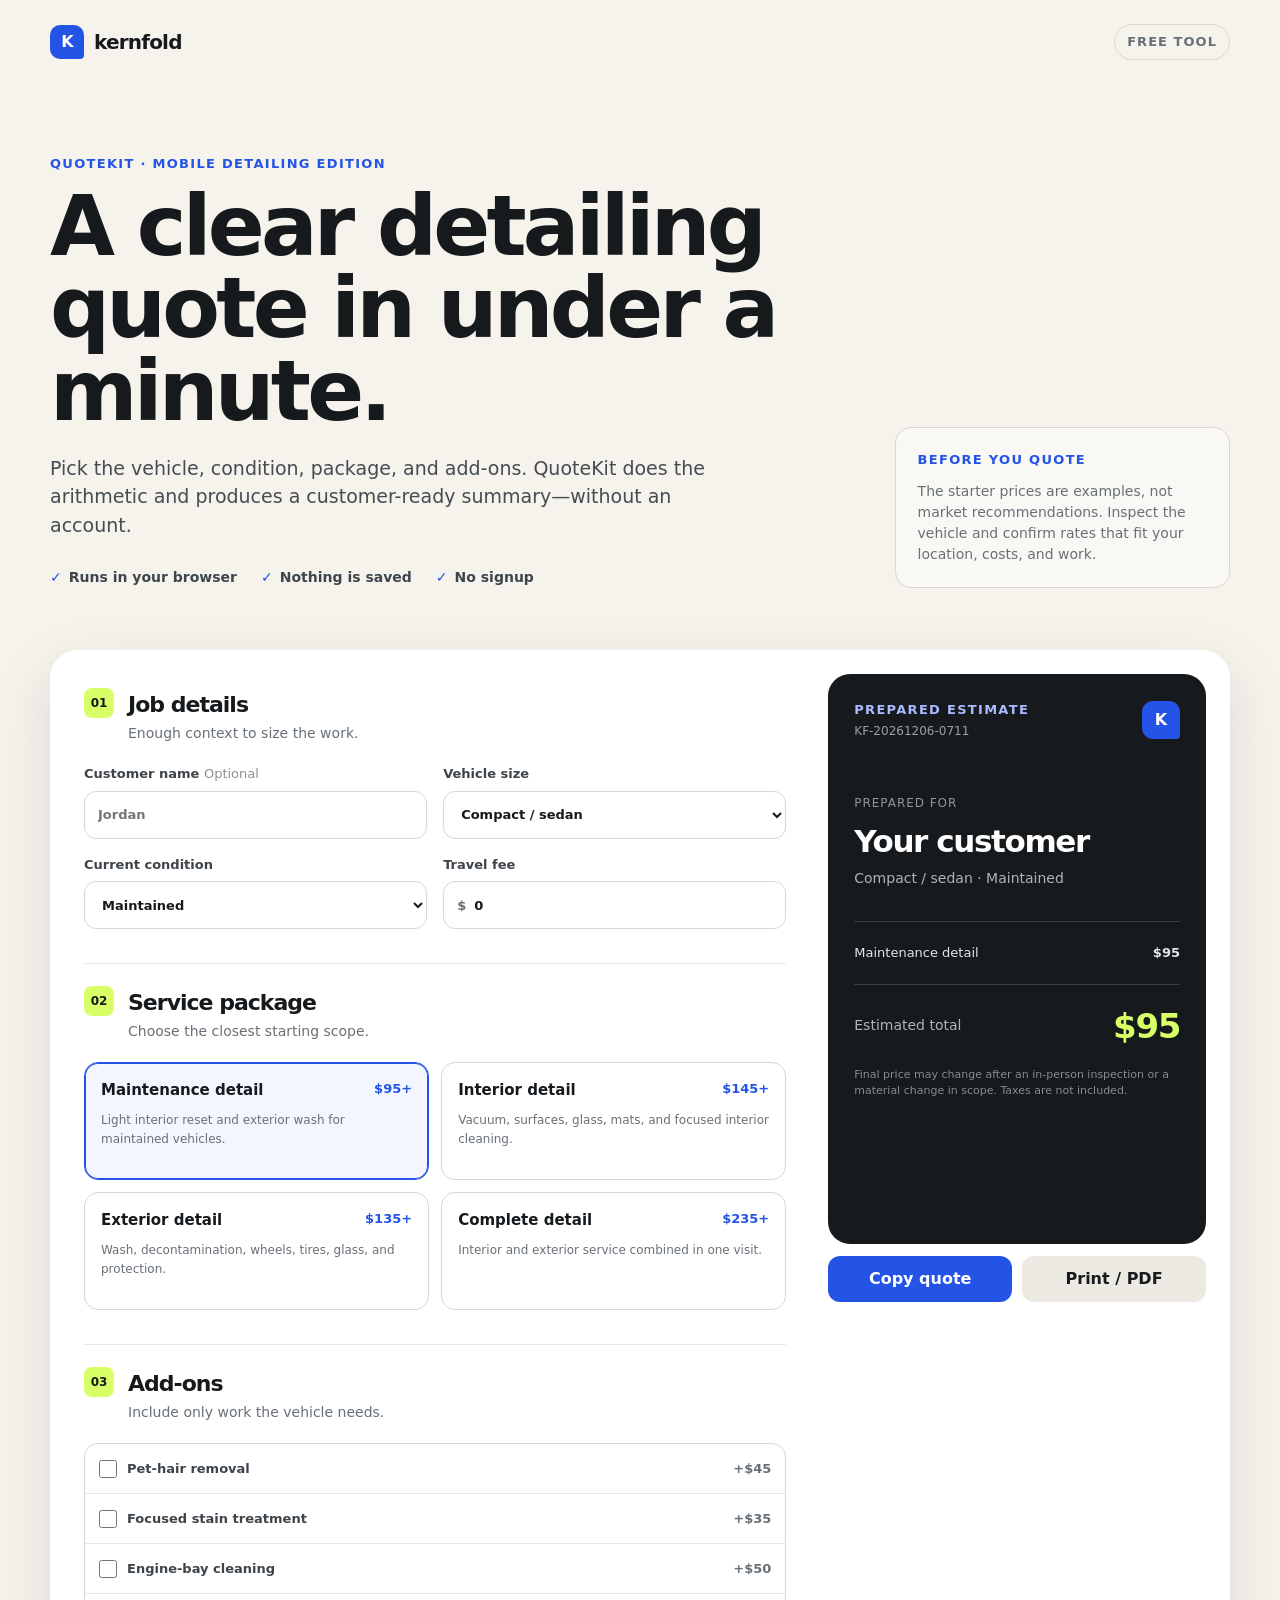
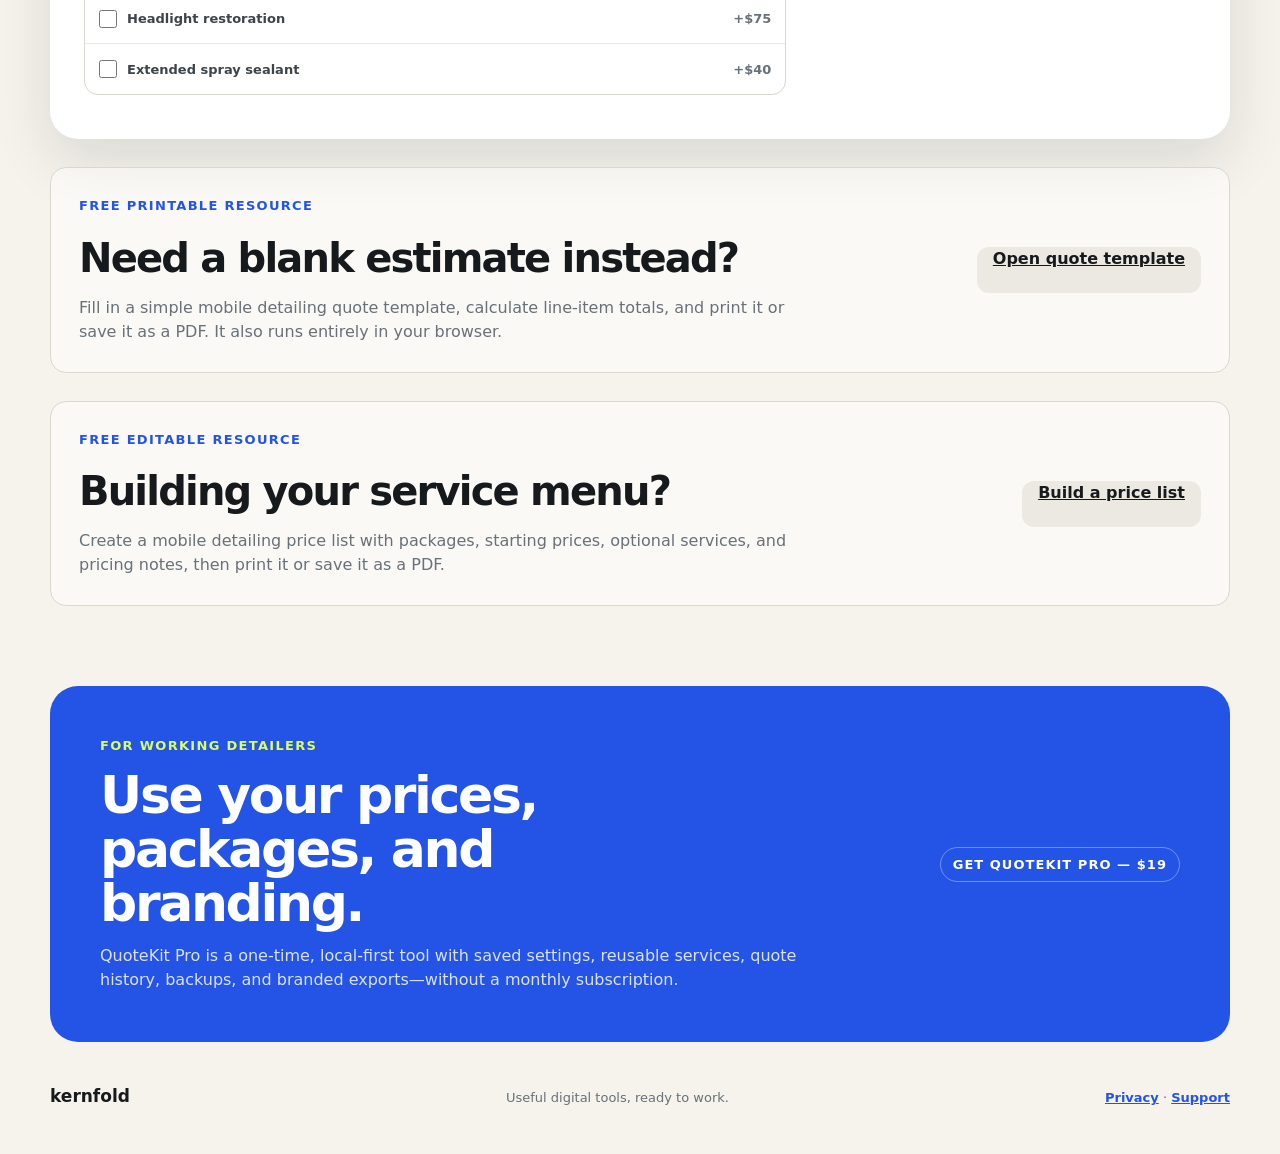
==== commit 0622b78c: "Add editable mobile detailing price list" ====
--- a/index.html
+++ b/index.html
@@ -160,6 +160,18 @@
         <a class="button button-secondary" href="quote-template.html">Open quote template</a>
       </section>
 
+      <section class="resource-callout" aria-labelledby="price-list-resource-heading">
+        <div>
+          <p class="eyebrow">Free editable resource</p>
+          <h2 id="price-list-resource-heading">Building your service menu?</h2>
+          <p>
+            Create a mobile detailing price list with packages, starting prices,
+            optional services, and pricing notes, then print it or save it as a PDF.
+          </p>
+        </div>
+        <a class="button button-secondary" href="mobile-detailing-price-list.html">Build a price list</a>
+      </section>
+
       <section class="pro-callout" id="pro">
         <div>
           <p class="eyebrow">For working detailers</p>
--- a/styles.css
+++ b/styles.css
@@ -866,6 +866,43 @@
   font-size: 14px;
 }
 
+.price-packages {
+  display: grid;
+  grid-template-columns: repeat(3, minmax(0, 1fr));
+  gap: 12px;
+  margin-bottom: 34px;
+}
+
+.price-package {
+  background: #fafafa;
+}
+
+.price-package label {
+  display: block;
+}
+
+.price-package label + label {
+  margin-top: 14px;
+}
+
+.price-package textarea {
+  min-height: 150px;
+}
+
+.price-list-subheading {
+  margin: 0 0 10px;
+  font-size: 20px;
+}
+
+.price-addons th:first-child {
+  width: 70%;
+}
+
+.price-addons th:last-child,
+.price-addons td:last-child input {
+  text-align: right;
+}
+
 @media (max-width: 900px) {
   .hero,
   .builder,
@@ -922,7 +959,8 @@
   .quote-actions,
   .template-fields,
   .guide-grid,
-  .template-sidebar {
+  .template-sidebar,
+  .price-packages {
     grid-template-columns: 1fr;
   }
 
@@ -1015,6 +1053,10 @@
     display: none !important;
   }
 
+  .price-list-page .price-packages {
+    grid-template-columns: repeat(3, minmax(0, 1fr));
+  }
+
   .template-page .template-main,
   .template-page .template-layout {
     width: 100%;
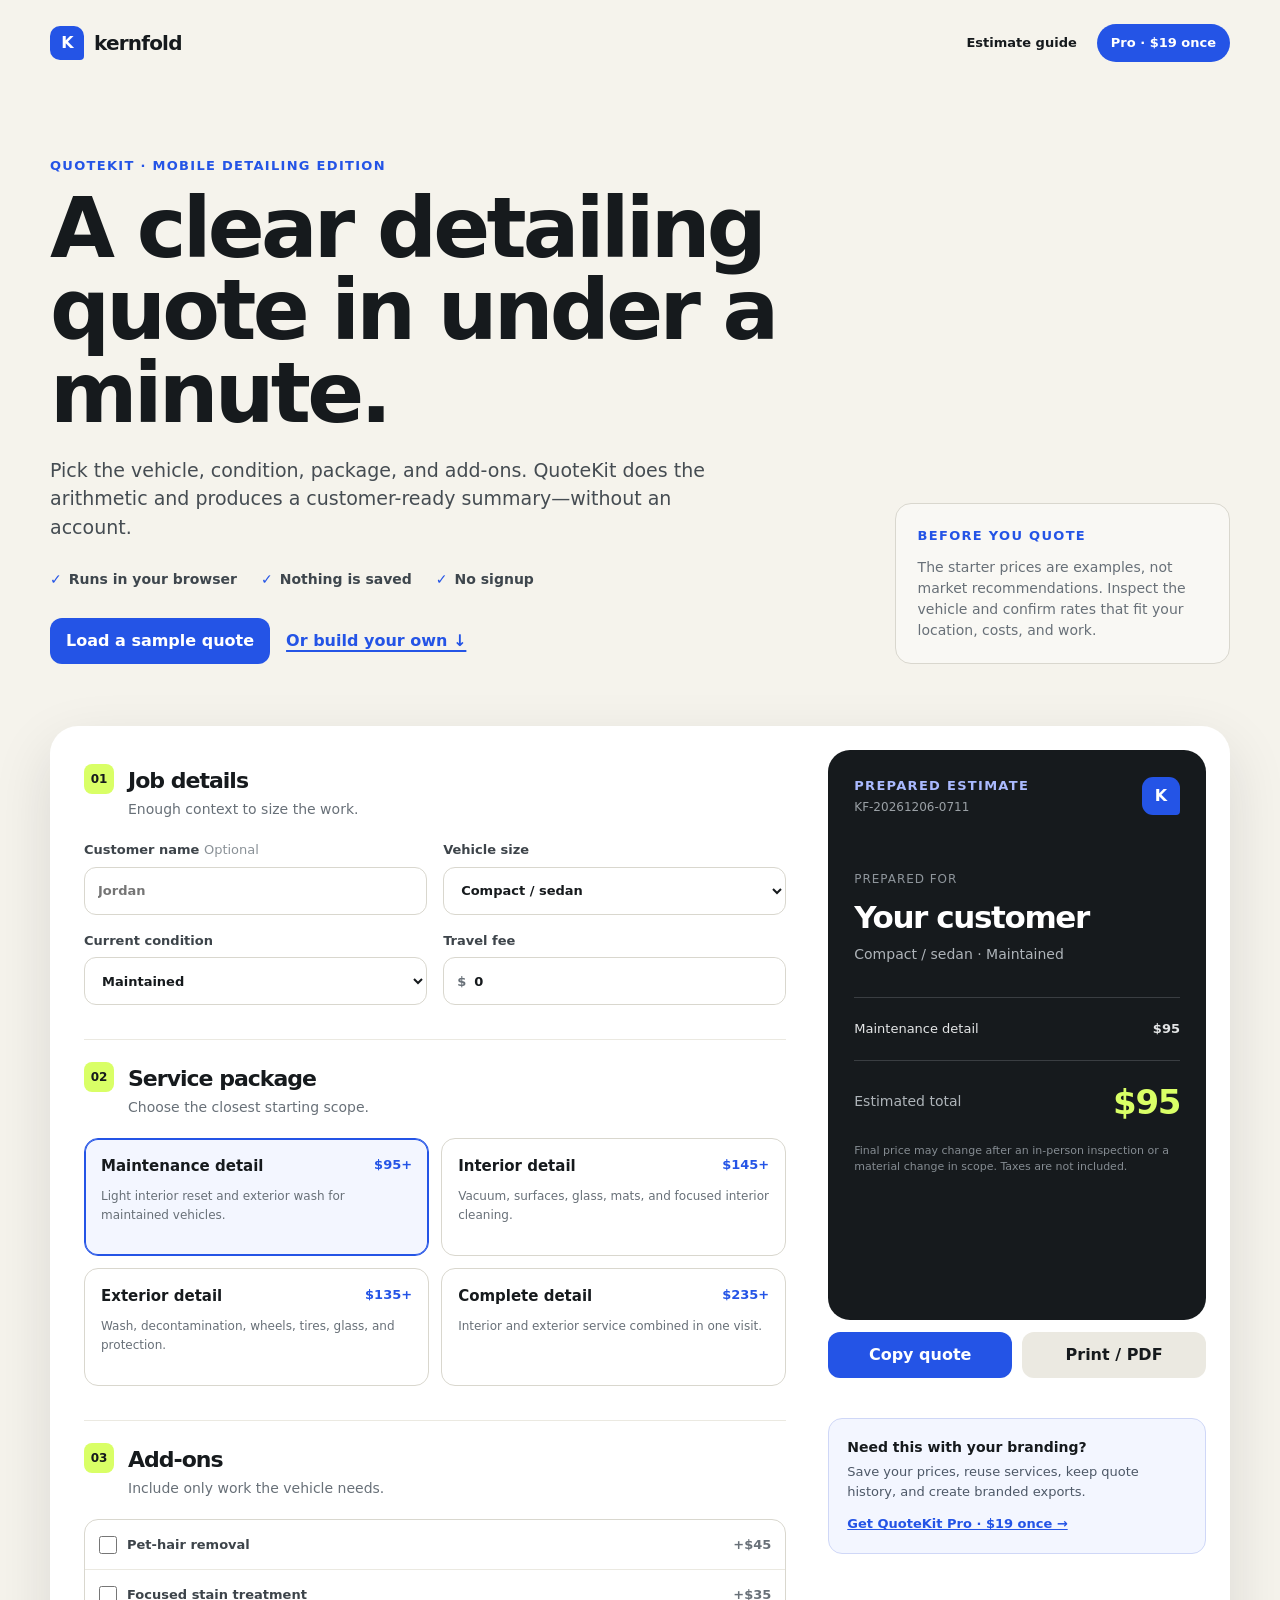
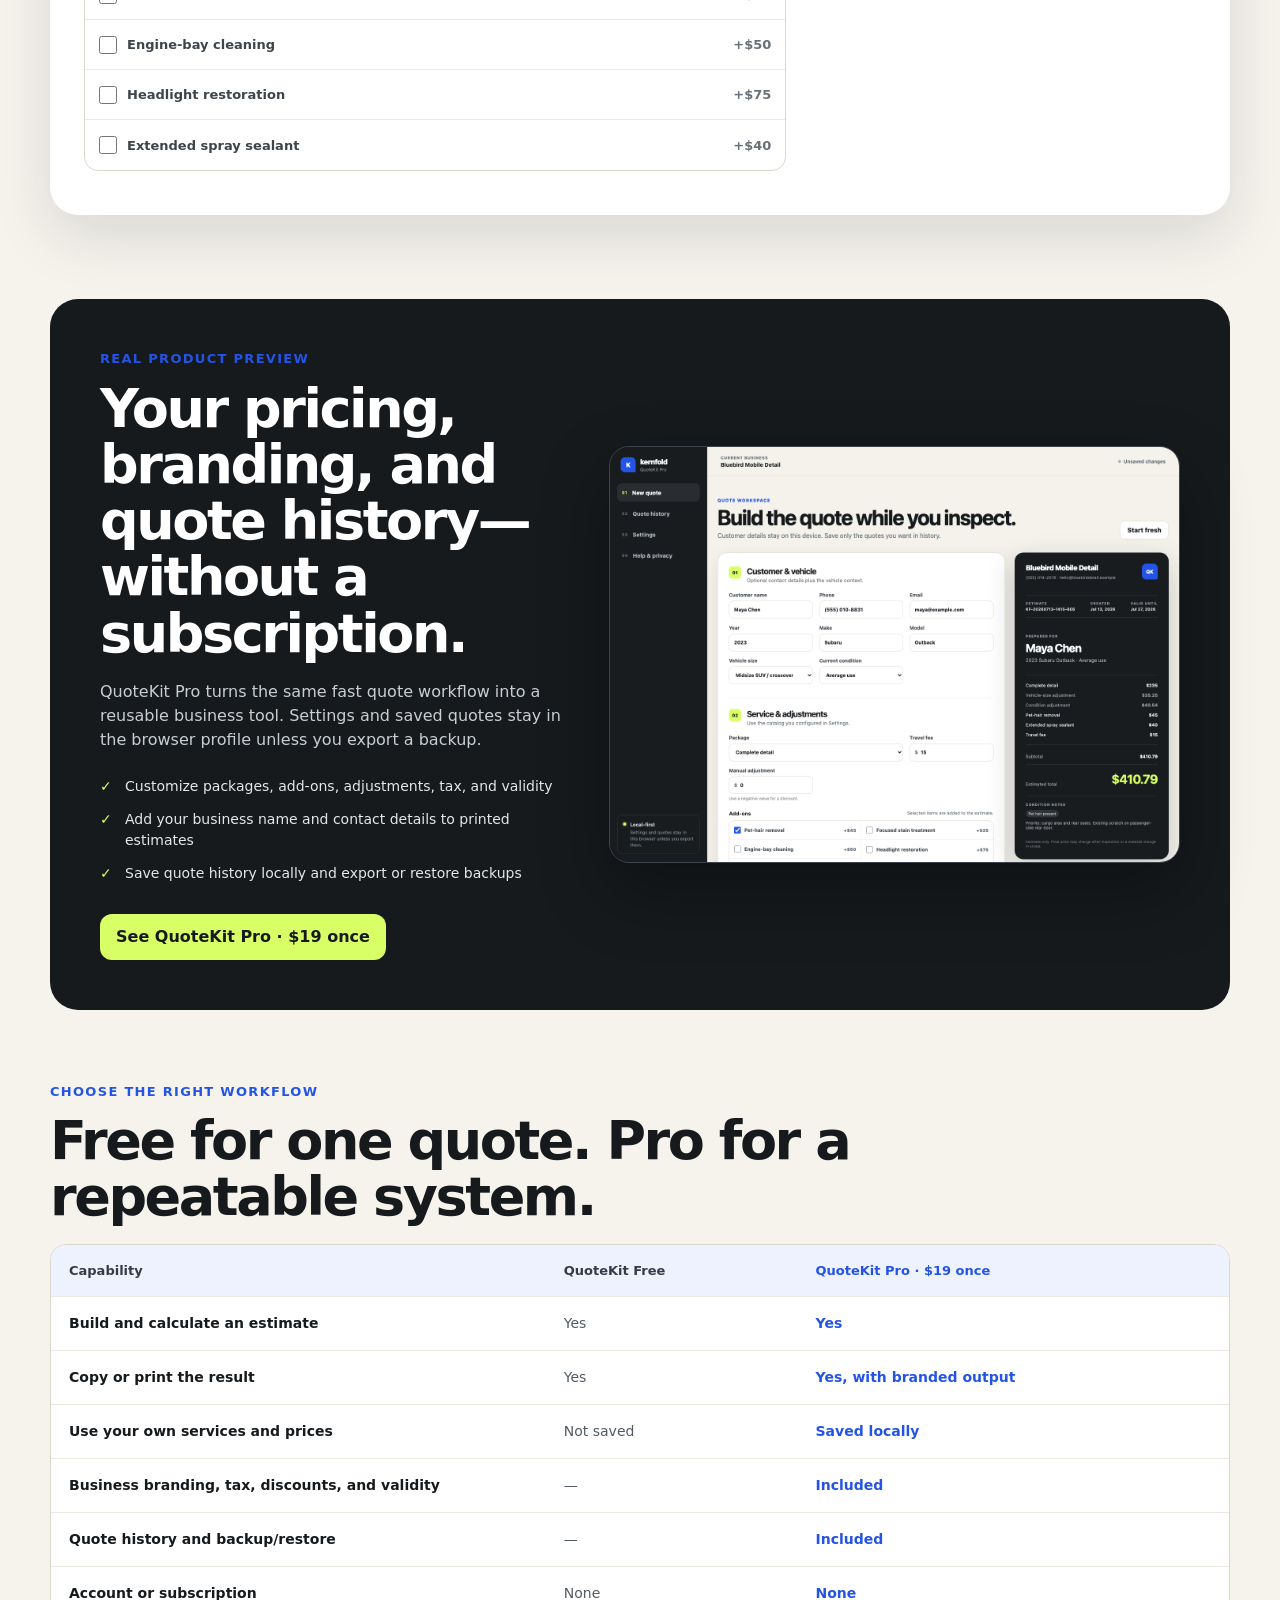
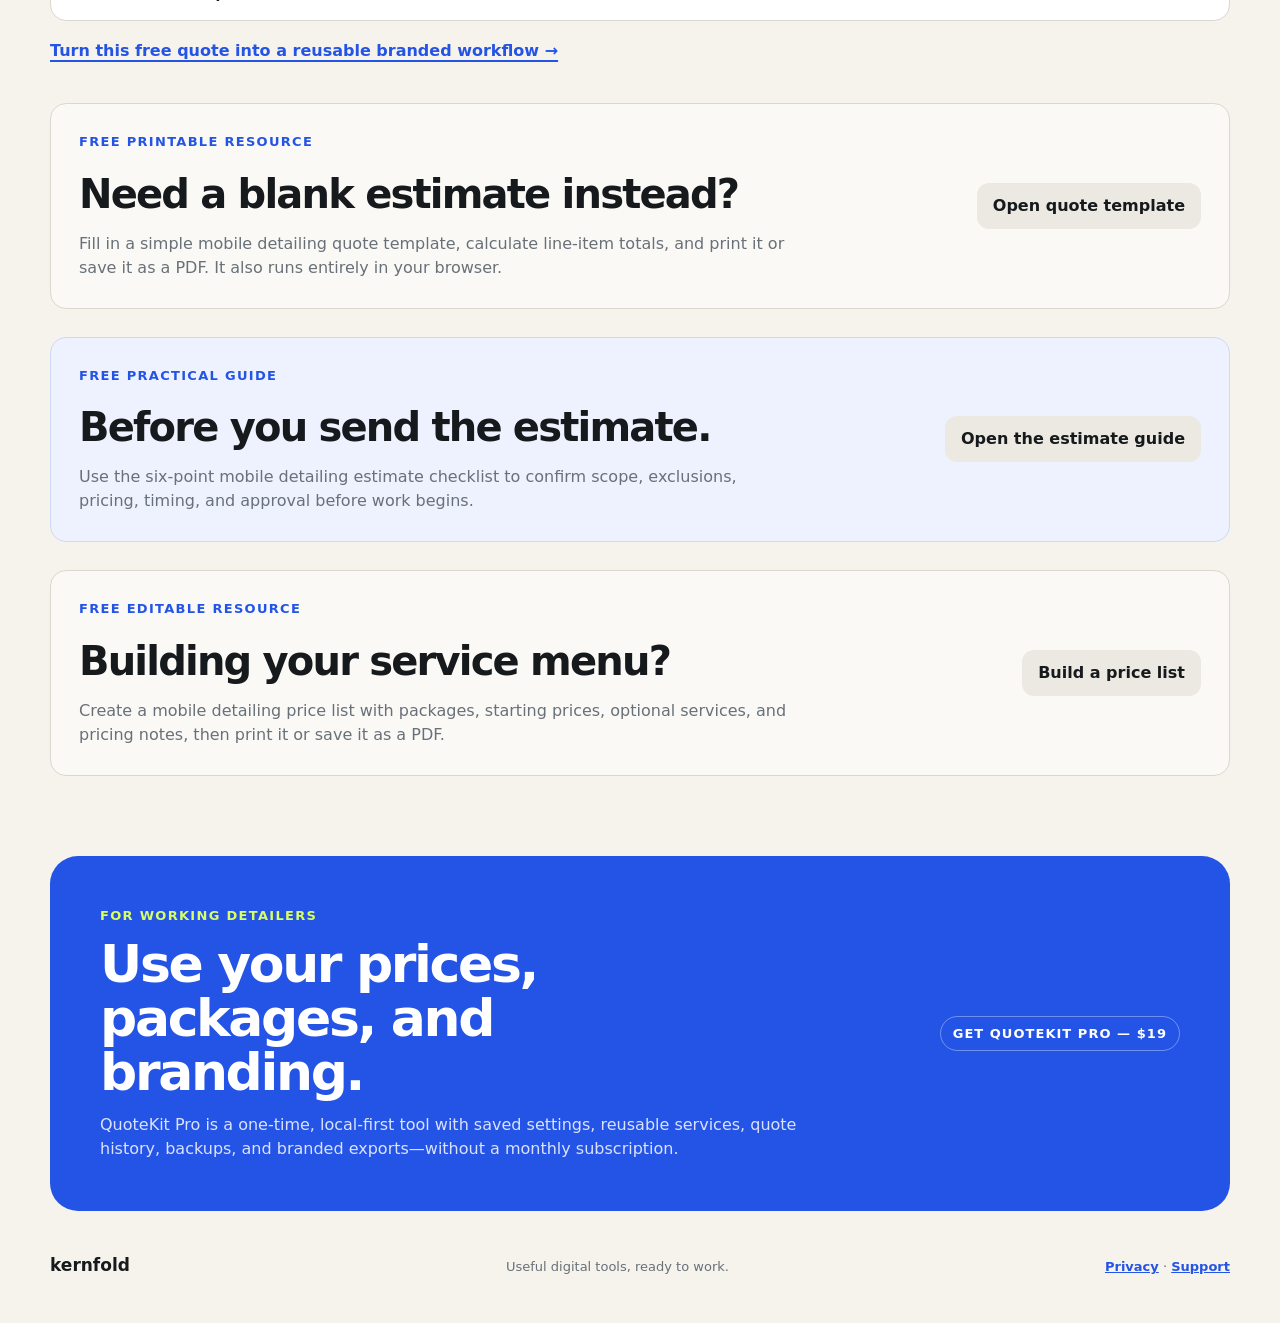
==== commit 298f946f: "Improve conversion path and add estimate guide" ====
--- a/index.html
+++ b/index.html
@@ -8,15 +8,18 @@
       name="description"
       content="Build a clear mobile detailing quote in under a minute with Kernfold QuoteKit. Free, private, and no signup required."
     />
+    <meta name="robots" content="index,follow" />
     <title>Free Mobile Detailing Quote Builder | Kernfold QuoteKit</title>
     <link rel="canonical" href="https://kernfoldstudio.github.io/quotekit-free/" />
     <meta property="og:type" content="website" />
+    <meta property="og:site_name" content="Kernfold" />
     <meta property="og:title" content="Free Mobile Detailing Quote Builder | Kernfold QuoteKit" />
     <meta property="og:description" content="Build a clear mobile detailing quote in under a minute. Free, private, and no signup required." />
     <meta property="og:url" content="https://kernfoldstudio.github.io/quotekit-free/" />
     <meta property="og:image" content="https://kernfoldstudio.github.io/quotekit-free/social-preview.jpg" />
     <meta name="twitter:card" content="summary_large_image" />
     <meta name="twitter:image" content="https://kernfoldstudio.github.io/quotekit-free/social-preview.jpg" />
+    <script type="application/ld+json">{"@context":"https://schema.org","@type":"WebSite","name":"Kernfold","alternateName":"Kernfold QuoteKit","url":"https://kernfoldstudio.github.io/quotekit-free/"}</script>
     <link rel="icon" href="favicon.svg" type="image/svg+xml" />
     <link rel="stylesheet" href="styles.css" />
   </head>
@@ -26,7 +29,10 @@
         <span class="brand-mark" aria-hidden="true">K</span>
         <span>kernfold</span>
       </a>
-      <span class="edition-badge">Free tool</span>
+      <nav class="header-nav" aria-label="Primary navigation">
+        <a href="how-to-write-mobile-detailing-estimate.html">Estimate guide</a>
+        <a class="header-pro-link" data-store-link href="https://kernfold.gumroad.com/l/quotekit-pro-mobile-detailing?utm_source=kernfold_site&amp;utm_medium=free_tool&amp;utm_campaign=quote_builder&amp;utm_content=header">Pro · $19 once</a>
+      </nav>
     </header>
 
     <main id="top">
@@ -43,6 +49,10 @@
             <li>Nothing is saved</li>
             <li>No signup</li>
           </ul>
+          <div class="hero-actions">
+            <button id="load-sample" type="button" class="button button-primary">Load a sample quote</button>
+            <a class="text-link" href="#builder">Or build your own ↓</a>
+          </div>
         </div>
         <aside class="hero-note">
           <p class="note-label">Before you quote</p>
@@ -53,7 +63,7 @@
         </aside>
       </section>
 
-      <section class="builder" aria-label="Detailing quote builder">
+      <section class="builder" id="builder" aria-label="Detailing quote builder">
         <form id="quote-form" class="quote-form">
           <div class="form-section">
             <div class="section-heading">
@@ -144,7 +154,53 @@
             <button id="print-quote" type="button" class="button button-secondary">Print / PDF</button>
           </div>
           <p id="action-status" class="action-status" role="status"></p>
+          <div class="contextual-upgrade">
+            <p class="upgrade-label">Need this with your branding?</p>
+            <p>Save your prices, reuse services, keep quote history, and create branded exports.</p>
+            <a data-store-link href="https://kernfold.gumroad.com/l/quotekit-pro-mobile-detailing?utm_source=kernfold_site&amp;utm_medium=free_tool&amp;utm_campaign=quote_builder&amp;utm_content=post_quote" target="_blank" rel="noopener">Get QuoteKit Pro · $19 once →</a>
+          </div>
         </aside>
+      </section>
+
+      <section class="proof-section" aria-labelledby="proof-heading">
+        <div class="proof-copy">
+          <p class="eyebrow">Real product preview</p>
+          <h2 id="proof-heading">Your pricing, branding, and quote history—without a subscription.</h2>
+          <p>
+            QuoteKit Pro turns the same fast quote workflow into a reusable business tool.
+            Settings and saved quotes stay in the browser profile unless you export a backup.
+          </p>
+          <ul class="proof-list">
+            <li>Customize packages, add-ons, adjustments, tax, and validity</li>
+            <li>Add your business name and contact details to printed estimates</li>
+            <li>Save quote history locally and export or restore backups</li>
+          </ul>
+          <a class="button button-primary inline-button" data-store-link href="https://kernfold.gumroad.com/l/quotekit-pro-mobile-detailing?utm_source=kernfold_site&amp;utm_medium=free_tool&amp;utm_campaign=quote_builder&amp;utm_content=product_preview" target="_blank" rel="noopener">See QuoteKit Pro · $19 once</a>
+        </div>
+        <a class="proof-image-link" data-store-link href="https://kernfold.gumroad.com/l/quotekit-pro-mobile-detailing?utm_source=kernfold_site&amp;utm_medium=free_tool&amp;utm_campaign=quote_builder&amp;utm_content=product_preview_image" target="_blank" rel="noopener" aria-label="Open the QuoteKit Pro product page">
+          <img src="quotekit-pro-preview.png" alt="QuoteKit Pro workspace showing a branded mobile detailing estimate" width="1440" height="1050" loading="lazy" />
+        </a>
+      </section>
+
+      <section class="comparison-section" aria-labelledby="comparison-heading">
+        <div class="section-intro">
+          <p class="eyebrow">Choose the right workflow</p>
+          <h2 id="comparison-heading">Free for one quote. Pro for a repeatable system.</h2>
+        </div>
+        <div class="comparison-scroll" tabindex="0" aria-label="QuoteKit Free and QuoteKit Pro comparison">
+          <table class="comparison-table">
+            <thead><tr><th>Capability</th><th>QuoteKit Free</th><th>QuoteKit Pro · $19 once</th></tr></thead>
+            <tbody>
+              <tr><th>Build and calculate an estimate</th><td>Yes</td><td>Yes</td></tr>
+              <tr><th>Copy or print the result</th><td>Yes</td><td>Yes, with branded output</td></tr>
+              <tr><th>Use your own services and prices</th><td>Not saved</td><td>Saved locally</td></tr>
+              <tr><th>Business branding, tax, discounts, and validity</th><td>—</td><td>Included</td></tr>
+              <tr><th>Quote history and backup/restore</th><td>—</td><td>Included</td></tr>
+              <tr><th>Account or subscription</th><td>None</td><td>None</td></tr>
+            </tbody>
+          </table>
+        </div>
+        <a class="comparison-cta" data-store-link href="https://kernfold.gumroad.com/l/quotekit-pro-mobile-detailing?utm_source=kernfold_site&amp;utm_medium=free_tool&amp;utm_campaign=quote_builder&amp;utm_content=comparison" target="_blank" rel="noopener">Turn this free quote into a reusable branded workflow →</a>
       </section>
 
       <section class="resource-callout" aria-labelledby="template-resource-heading">
@@ -160,6 +216,18 @@
         <a class="button button-secondary" href="quote-template.html">Open quote template</a>
       </section>
 
+      <section class="resource-callout guide-callout" aria-labelledby="guide-resource-heading">
+        <div>
+          <p class="eyebrow">Free practical guide</p>
+          <h2 id="guide-resource-heading">Before you send the estimate.</h2>
+          <p>
+            Use the six-point mobile detailing estimate checklist to confirm scope,
+            exclusions, pricing, timing, and approval before work begins.
+          </p>
+        </div>
+        <a class="button button-secondary" href="how-to-write-mobile-detailing-estimate.html">Open the estimate guide</a>
+      </section>
+
       <section class="resource-callout" aria-labelledby="price-list-resource-heading">
         <div>
           <p class="eyebrow">Free editable resource</p>
@@ -182,7 +250,7 @@
             a monthly subscription.
           </p>
         </div>
-        <a class="coming-soon" id="pro-store-link" href="https://kernfold.gumroad.com/l/quotekit-pro-mobile-detailing" rel="noopener">Get QuoteKit Pro — $19</a>
+        <a class="coming-soon" id="pro-store-link" data-store-link href="https://kernfold.gumroad.com/l/quotekit-pro-mobile-detailing?utm_source=kernfold_site&amp;utm_medium=free_tool&amp;utm_campaign=quote_builder&amp;utm_content=bottom" target="_blank" rel="noopener">Get QuoteKit Pro — $19</a>
       </section>
     </main>
 
--- a/styles.css
+++ b/styles.css
@@ -50,7 +50,28 @@
   display: flex;
   align-items: center;
   justify-content: space-between;
+  gap: 24px;
   padding: 24px 0;
+}
+
+.header-nav {
+  display: flex;
+  align-items: center;
+  gap: 20px;
+}
+
+.header-nav a {
+  color: var(--ink);
+  font-size: 13px;
+  font-weight: 800;
+  text-decoration: none;
+}
+
+.header-nav .header-pro-link {
+  border-radius: 999px;
+  padding: 9px 14px;
+  background: var(--blue);
+  color: var(--white);
 }
 
 .brand {
@@ -158,6 +179,22 @@
   content: "✓";
   margin-right: 7px;
   color: var(--blue);
+}
+
+.hero-actions {
+  display: flex;
+  flex-wrap: wrap;
+  align-items: center;
+  gap: 16px;
+  margin-top: 28px;
+}
+
+.text-link,
+.comparison-cta {
+  color: var(--blue);
+  font-weight: 800;
+  text-decoration-thickness: 2px;
+  text-underline-offset: 4px;
 }
 
 .hero-note {
@@ -537,12 +574,16 @@
 }
 
 .button {
+  display: inline-flex;
+  align-items: center;
+  justify-content: center;
   min-height: 46px;
   border: 0;
   border-radius: 12px;
   padding: 0 16px;
   font-weight: 800;
   cursor: pointer;
+  text-decoration: none;
 }
 
 .button-primary {
@@ -564,6 +605,340 @@
   margin: 8px 2px 0;
   color: var(--muted);
   font-size: 12px;
+}
+
+.contextual-upgrade {
+  margin-top: 12px;
+  border: 1px solid #cfd7f7;
+  border-radius: 14px;
+  padding: 18px;
+  background: #f3f6ff;
+}
+
+.contextual-upgrade p {
+  margin-bottom: 10px;
+  color: #4d5867;
+  font-size: 13px;
+}
+
+.contextual-upgrade .upgrade-label {
+  margin-bottom: 4px;
+  color: var(--ink);
+  font-size: 14px;
+  font-weight: 850;
+}
+
+.contextual-upgrade a {
+  color: var(--blue);
+  font-size: 13px;
+  font-weight: 900;
+}
+
+.proof-section {
+  display: grid;
+  grid-template-columns: minmax(0, .9fr) minmax(420px, 1.1fr);
+  gap: 42px;
+  align-items: center;
+  margin: 84px 0 36px;
+  border-radius: var(--radius-lg);
+  padding: 50px;
+  background: var(--ink);
+  color: var(--white);
+}
+
+.proof-copy h2,
+.section-intro h2 {
+  margin-bottom: 18px;
+  font-size: clamp(34px, 5vw, 54px);
+  line-height: 1.04;
+}
+
+.proof-copy > p:not(.eyebrow) {
+  color: #c9ced3;
+}
+
+.proof-list {
+  margin: 24px 0 30px;
+  padding: 0;
+  list-style: none;
+}
+
+.proof-list li {
+  position: relative;
+  margin: 12px 0;
+  padding-left: 25px;
+  color: #e4e7ea;
+  font-size: 14px;
+}
+
+.proof-list li::before {
+  position: absolute;
+  left: 0;
+  content: "✓";
+  color: var(--lime);
+  font-weight: 900;
+}
+
+.inline-button {
+  background: var(--lime);
+  color: var(--ink);
+}
+
+.proof-image-link {
+  display: block;
+  overflow: hidden;
+  border: 1px solid #3c434a;
+  border-radius: 20px;
+  background: #20252b;
+  box-shadow: 0 28px 70px rgba(0, 0, 0, .32);
+}
+
+.proof-image-link img {
+  display: block;
+  width: 100%;
+  height: auto;
+}
+
+.comparison-section {
+  margin: 72px 0 40px;
+}
+
+.section-intro {
+  max-width: 820px;
+}
+
+.comparison-scroll {
+  overflow-x: auto;
+  border: 1px solid var(--line);
+  border-radius: var(--radius-md);
+  background: var(--white);
+}
+
+.comparison-table {
+  width: 100%;
+  min-width: 720px;
+  border-collapse: collapse;
+}
+
+.comparison-table th,
+.comparison-table td {
+  border-bottom: 1px solid var(--soft);
+  padding: 16px 18px;
+  text-align: left;
+}
+
+.comparison-table thead th {
+  background: #eef2ff;
+  color: #343c48;
+  font-size: 13px;
+}
+
+.comparison-table tbody th {
+  width: 42%;
+  font-size: 14px;
+}
+
+.comparison-table td {
+  color: #525b63;
+  font-size: 14px;
+}
+
+.comparison-table th:last-child,
+.comparison-table td:last-child {
+  color: var(--blue);
+  font-weight: 800;
+}
+
+.comparison-table tbody tr:last-child th,
+.comparison-table tbody tr:last-child td {
+  border-bottom: 0;
+}
+
+.comparison-cta {
+  display: inline-block;
+  margin-top: 18px;
+}
+
+.guide-callout {
+  border-color: #cfd7f7;
+  background: #eef2ff;
+}
+
+.article-main {
+  width: min(980px, calc(100% - 40px));
+}
+
+.article-hero {
+  padding: 76px 0 58px;
+}
+
+.article-hero h1 {
+  max-width: 920px;
+}
+
+.article-dek {
+  max-width: 760px;
+  color: #454c52;
+  font-size: 21px;
+}
+
+.article-actions {
+  display: flex;
+  flex-wrap: wrap;
+  align-items: center;
+  gap: 18px;
+  margin-top: 28px;
+}
+
+.article-section {
+  margin: 36px 0 86px;
+}
+
+.article-section > h2,
+.example-section h2,
+.article-cta h2 {
+  max-width: 760px;
+  margin-bottom: 18px;
+  font-size: clamp(34px, 5vw, 54px);
+  line-height: 1.05;
+}
+
+.article-grid {
+  display: grid;
+  grid-template-columns: repeat(2, minmax(0, 1fr));
+  gap: 14px;
+  margin-top: 28px;
+}
+
+.article-grid .guide-card {
+  background: var(--white);
+}
+
+.example-section {
+  display: grid;
+  grid-template-columns: minmax(0, .8fr) minmax(380px, 1.2fr);
+  gap: 46px;
+  align-items: start;
+}
+
+.example-section > div:first-child > p:last-child {
+  color: var(--muted);
+}
+
+.estimate-example {
+  border-radius: 22px;
+  padding: 30px;
+  background: var(--ink);
+  color: var(--white);
+  box-shadow: var(--shadow);
+}
+
+.estimate-example-head,
+.estimate-example dl > div,
+.estimate-example-total {
+  display: flex;
+  align-items: center;
+  justify-content: space-between;
+  gap: 18px;
+}
+
+.estimate-example-head {
+  margin-bottom: 48px;
+  color: #aeb4b9;
+  font-size: 12px;
+  font-weight: 800;
+  letter-spacing: .08em;
+  text-transform: uppercase;
+}
+
+.estimate-example-head strong {
+  display: grid;
+  place-items: center;
+  width: 38px;
+  height: 38px;
+  border-radius: 11px 11px 4px 11px;
+  background: var(--blue);
+}
+
+.estimate-example h3 {
+  margin: 0 0 4px;
+  font-size: 30px;
+  letter-spacing: -.04em;
+}
+
+.estimate-example > p:not(.small-print) {
+  color: #aeb4b9;
+}
+
+.estimate-example dl {
+  margin: 30px 0 0;
+  border-top: 1px solid #3a3e42;
+  border-bottom: 1px solid #3a3e42;
+  padding: 14px 0;
+}
+
+.estimate-example dl > div {
+  padding: 6px 0;
+  color: #d9dde0;
+  font-size: 13px;
+}
+
+.estimate-example dd {
+  margin: 0;
+  font-weight: 800;
+}
+
+.estimate-example-total {
+  padding: 24px 0;
+  color: #aeb4b9;
+}
+
+.estimate-example-total strong {
+  color: var(--lime);
+  font-size: 34px;
+}
+
+.small-print {
+  margin-bottom: 0;
+  color: #858c92;
+  font-size: 11px;
+}
+
+.article-list {
+  margin: 24px 0 0;
+  padding: 0;
+  list-style: none;
+}
+
+.article-list li {
+  border-top: 1px solid var(--line);
+  padding: 18px 0;
+  color: #4c545b;
+}
+
+.article-cta {
+  display: grid;
+  grid-template-columns: minmax(0, 1fr) auto;
+  gap: 32px;
+  align-items: center;
+  margin: 30px 0 20px;
+  border-radius: var(--radius-lg);
+  padding: 42px;
+  background: var(--blue);
+  color: var(--white);
+}
+
+.article-cta .eyebrow {
+  color: var(--lime);
+}
+
+.article-cta h2 {
+  margin-bottom: 10px;
+}
+
+.article-cta p:last-child {
+  margin-bottom: 0;
+  color: #dfe5ff;
 }
 
 .pro-callout {
@@ -906,8 +1281,15 @@
 @media (max-width: 900px) {
   .hero,
   .builder,
-  .template-layout {
+  .template-layout,
+  .proof-section,
+  .example-section,
+  .article-cta {
     grid-template-columns: 1fr;
+  }
+
+  .proof-section {
+    padding: 38px;
   }
 
   .hero {
@@ -945,6 +1327,19 @@
     font-size: 47px;
   }
 
+  .header-nav {
+    gap: 10px;
+  }
+
+  .header-nav > a:first-child {
+    display: none;
+  }
+
+  .header-nav .header-pro-link {
+    padding: 8px 11px;
+    font-size: 12px;
+  }
+
   .builder {
     padding: 12px;
     border-radius: 20px;
@@ -959,6 +1354,7 @@
   .quote-actions,
   .template-fields,
   .guide-grid,
+  .article-grid,
   .template-sidebar,
   .price-packages {
     grid-template-columns: 1fr;
@@ -996,6 +1392,11 @@
     grid-template-columns: 1fr;
     margin-top: 52px;
     padding: 32px 24px;
+  }
+
+  .proof-section {
+    margin-top: 52px;
+    padding: 30px 22px;
   }
 
   .coming-soon {
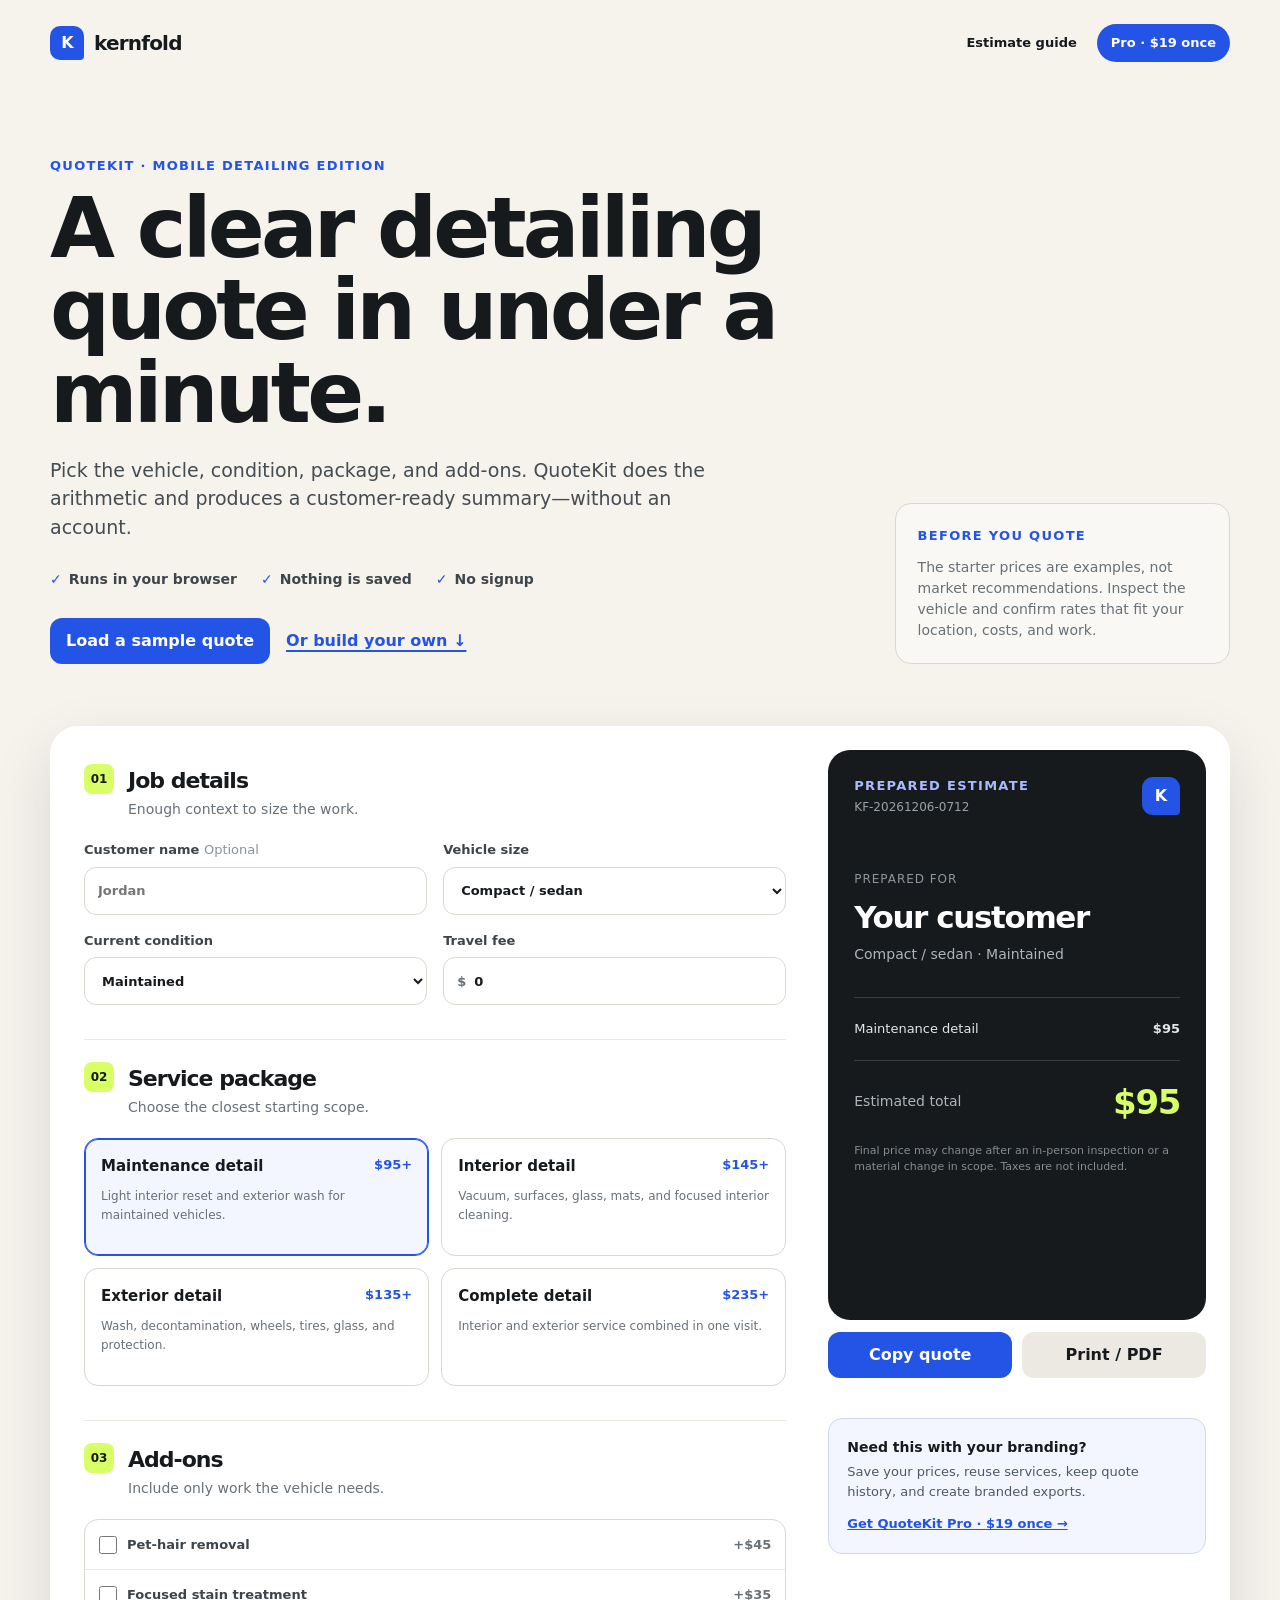
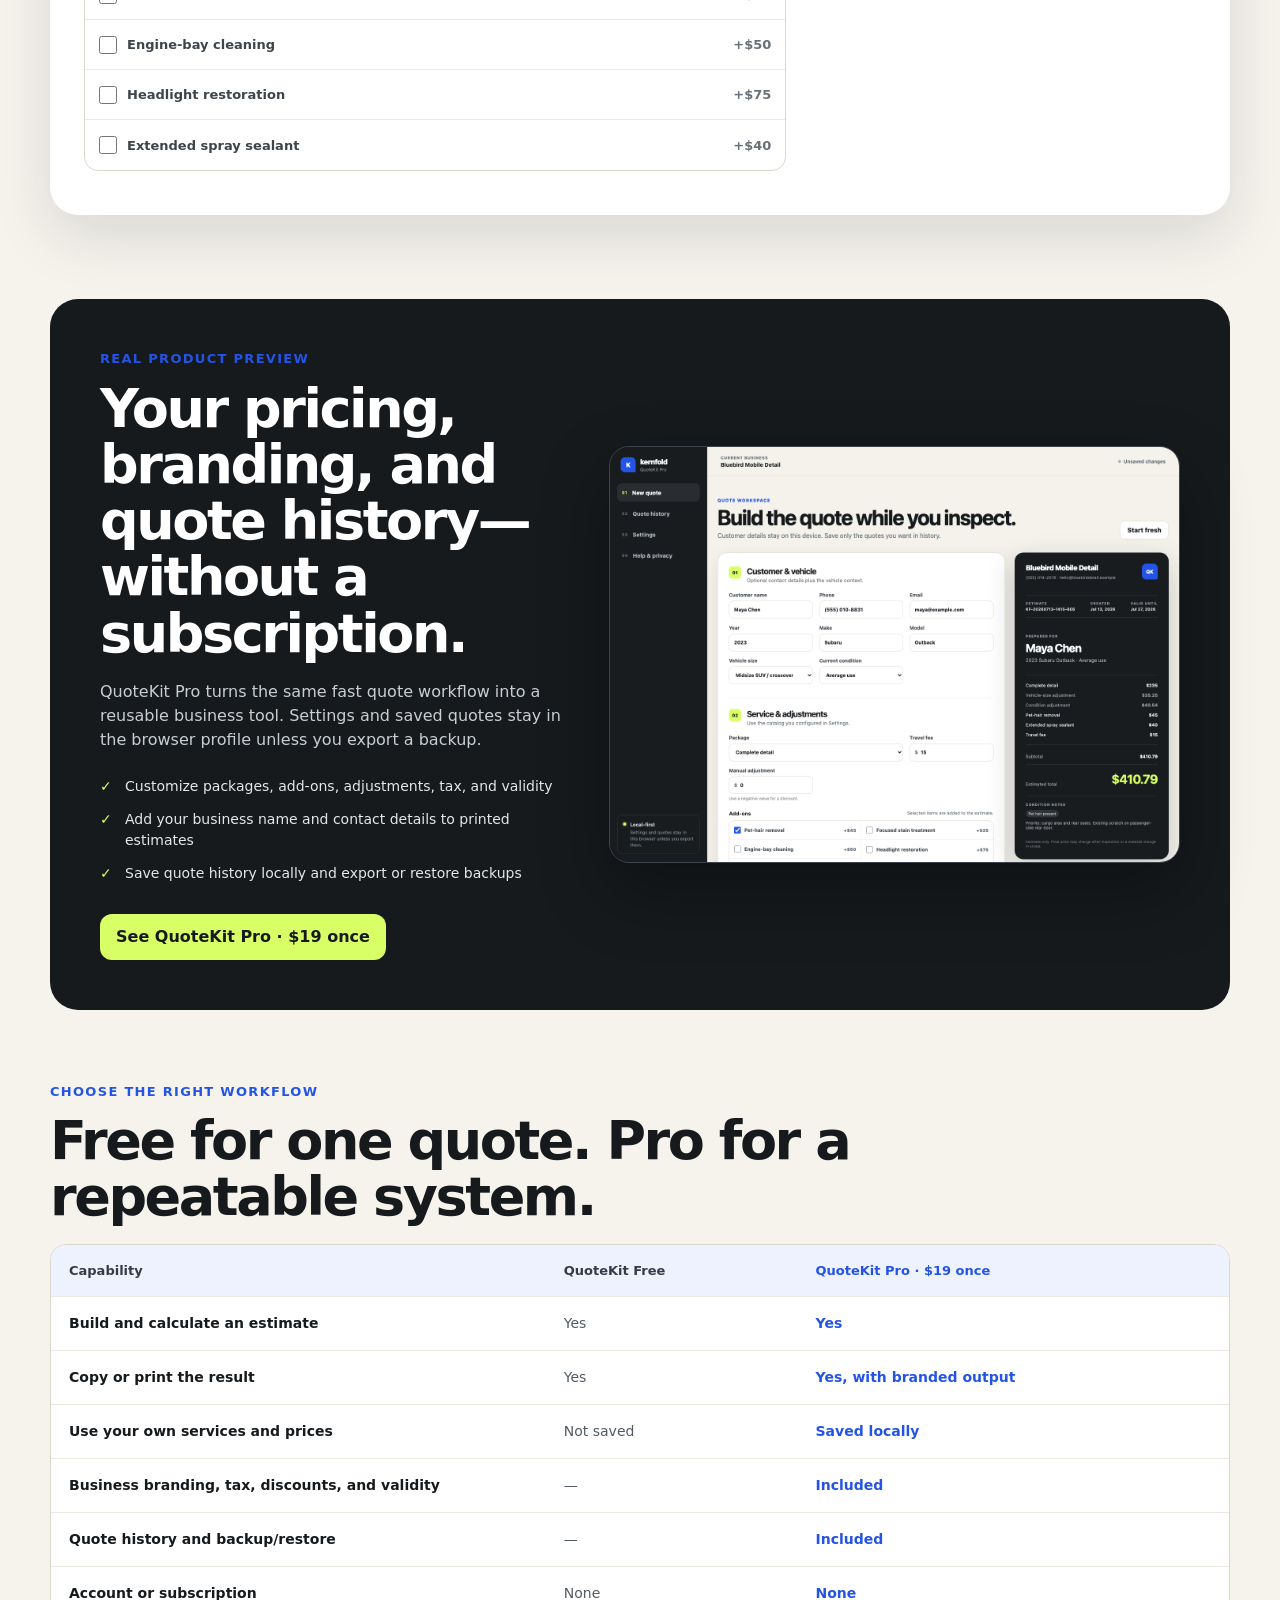
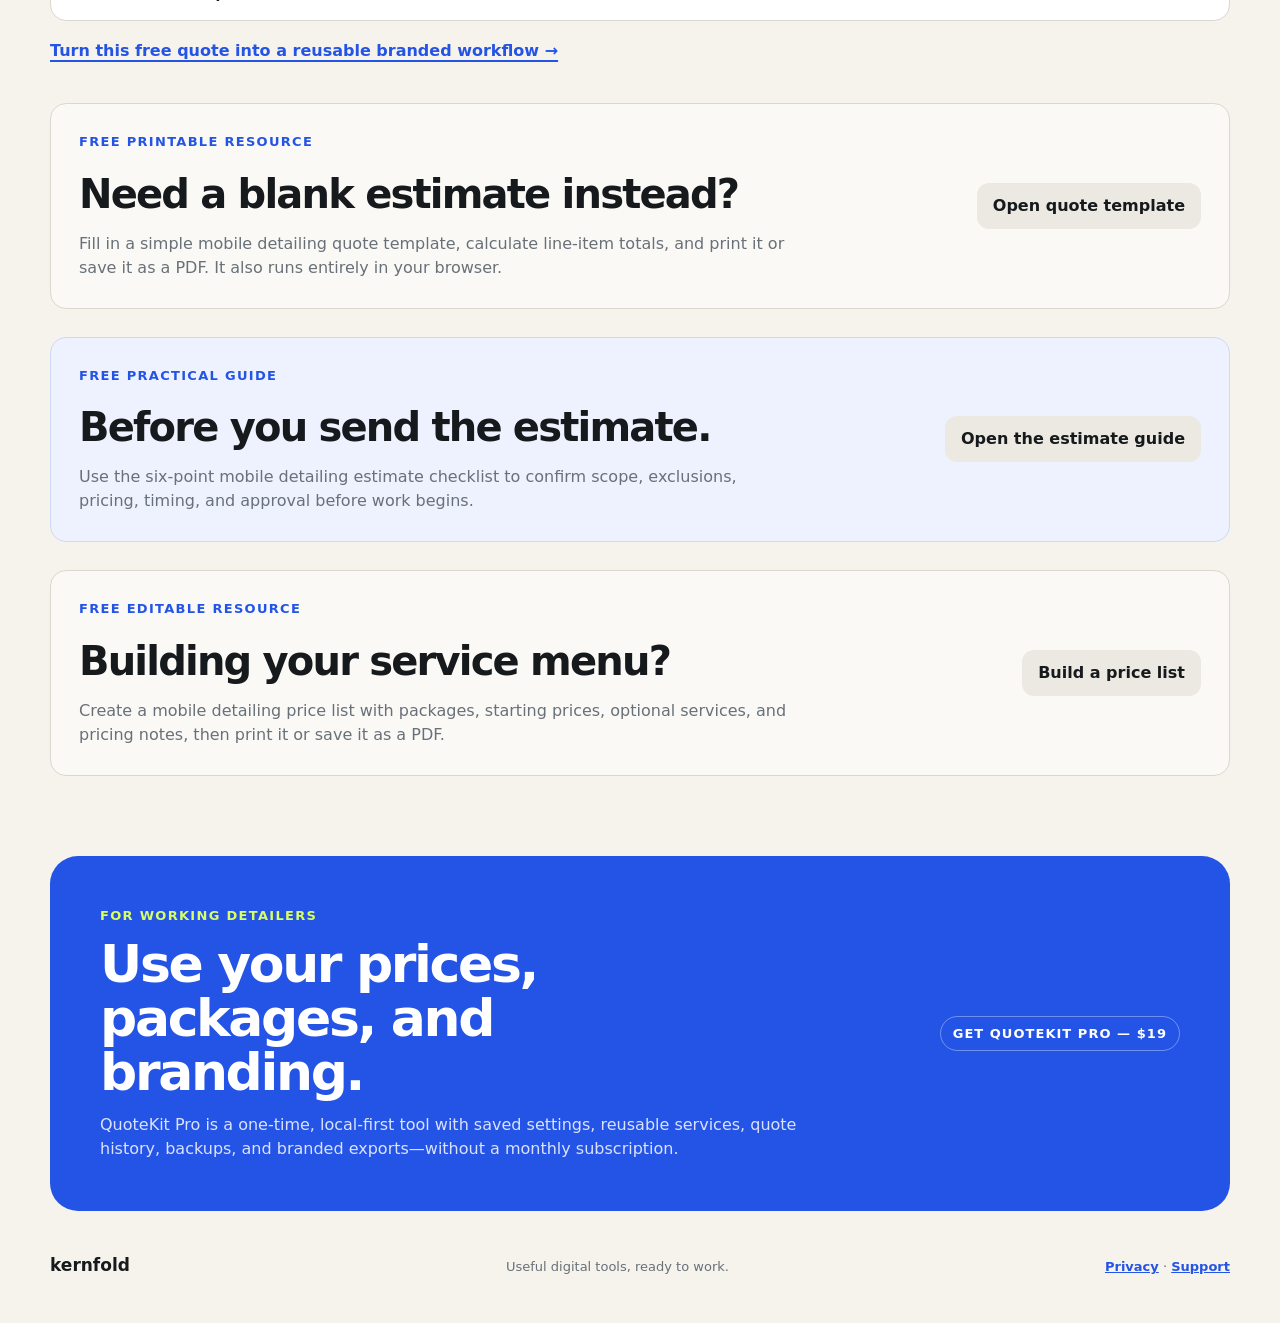
==== commit 3d80f232: "Enable privacy-friendly Web Analytics" ====
--- a/index.html
+++ b/index.html
@@ -22,6 +22,7 @@
     <script type="application/ld+json">{"@context":"https://schema.org","@type":"WebSite","name":"Kernfold","alternateName":"Kernfold QuoteKit","url":"https://kernfoldstudio.github.io/quotekit-free/"}</script>
     <link rel="icon" href="favicon.svg" type="image/svg+xml" />
     <link rel="stylesheet" href="styles.css" />
+      <script type="module" src="https://static.cloudflareinsights.com/beacon.min.js" data-cf-beacon='{"token":"064d0799f9c640dabbd1e8d5d2468876"}'></script>
   </head>
   <body>
     <header class="site-header">
